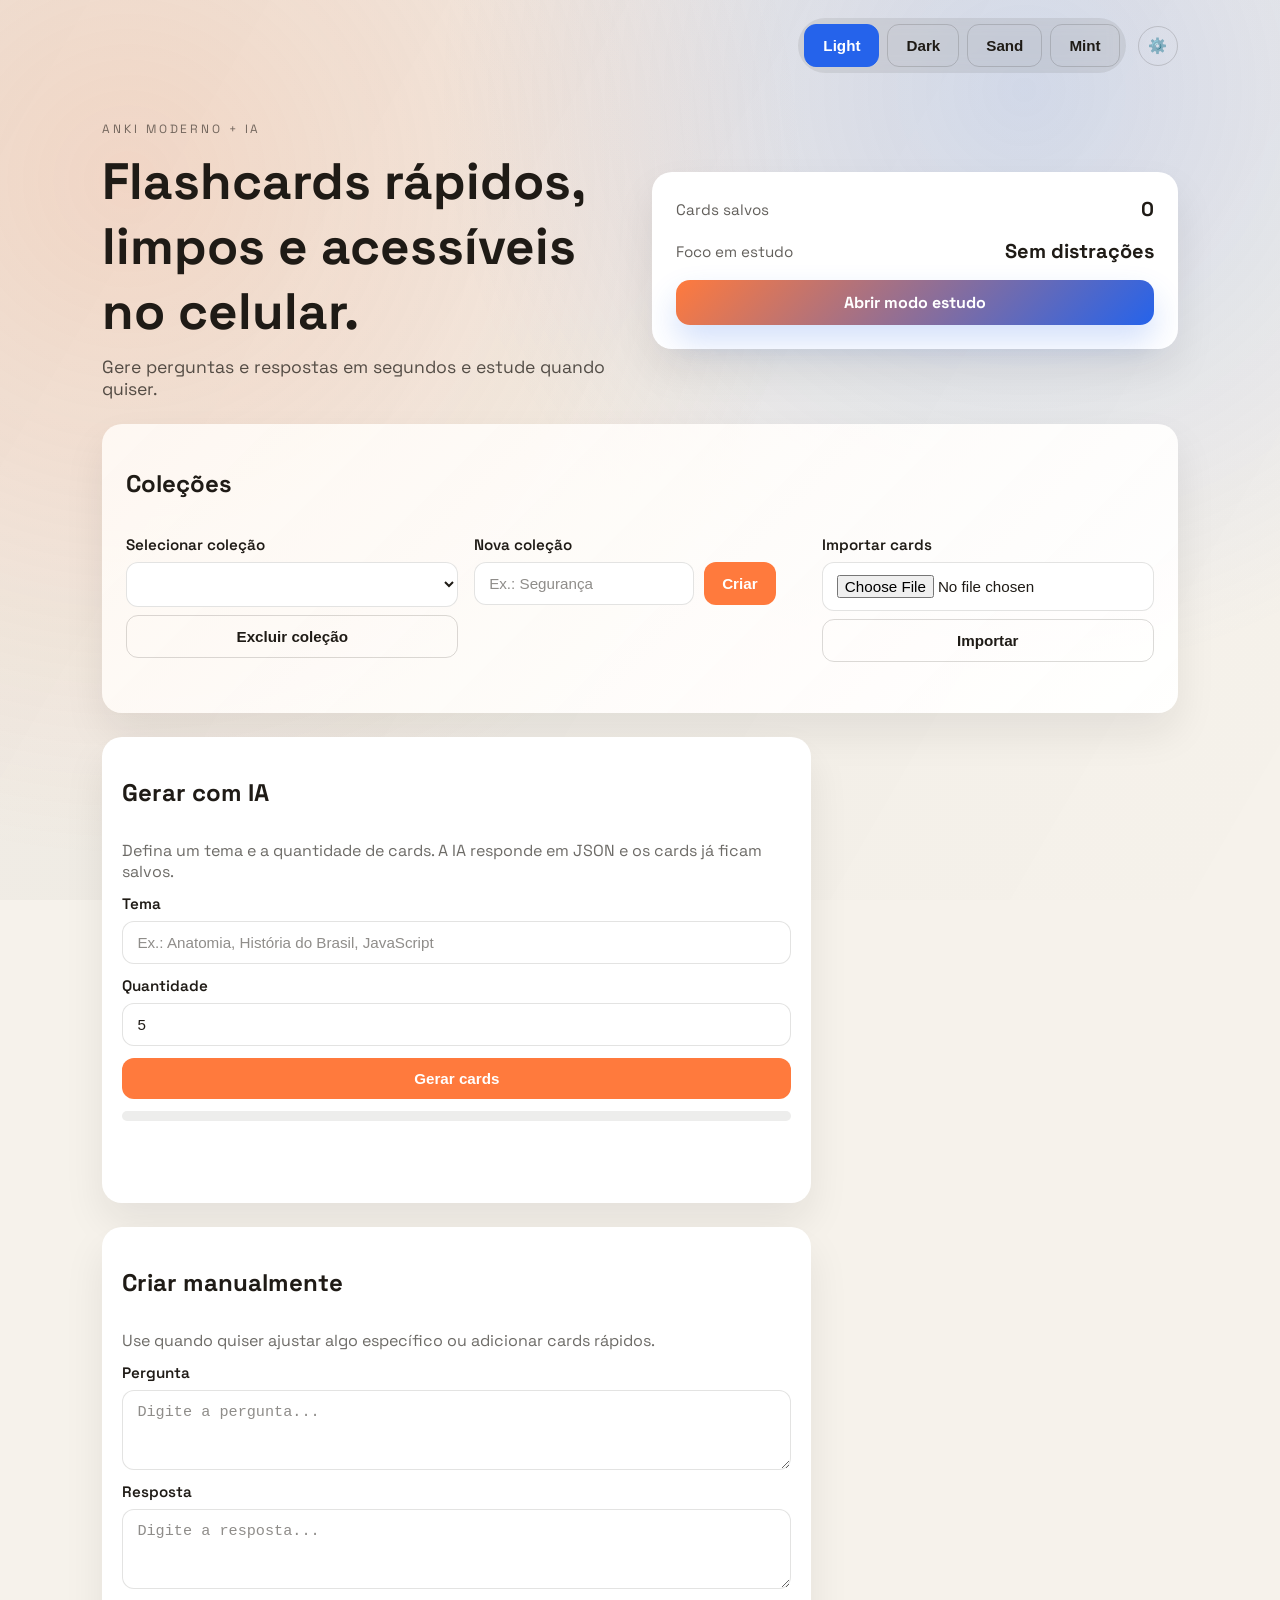
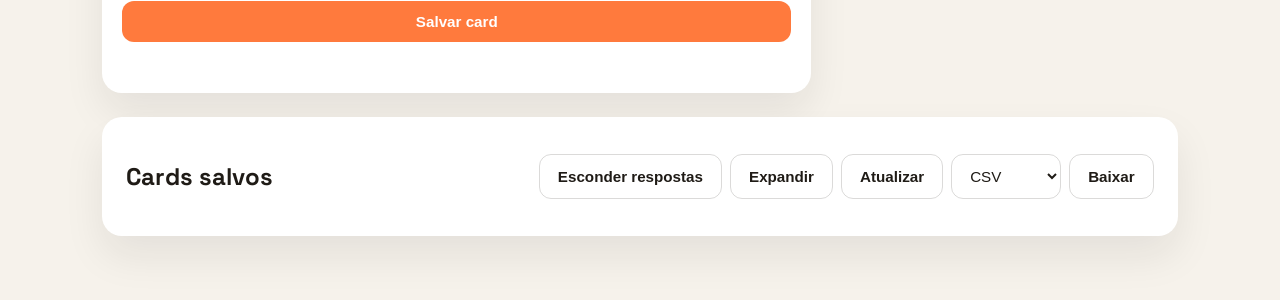
==== templates/index.html @ fe9306e5 "feat: flashcards web app com IA, coleções e modo estudo" ====
<!doctype html>
<html lang="pt-BR">
  <head>
    <meta charset="UTF-8" />
    <meta name="viewport" content="width=device-width, initial-scale=1" />
    <title>FlashCards IA</title>
    <link rel="stylesheet" href="/static/style.css" />
  </head>
  <body>
    <div class="bg-layer"></div>
    <div class="topbar">
      <div class="theme-switch">
        <button class="ghost theme-btn" data-theme="light">Light</button>
        <button class="ghost theme-btn" data-theme="dark">Dark</button>
        <button class="ghost theme-btn" data-theme="sand">Sand</button>
        <button class="ghost theme-btn" data-theme="mint">Mint</button>
      </div>
      <button class="ghost icon-btn" id="open-settings" aria-label="Configurações">⚙️</button>
    </div>
    <div id="settings" class="settings floating hidden">
      <div class="settings-header">
        <h3>Configurações</h3>
        <button class="ghost icon-btn" id="close-settings" aria-label="Fechar">✕</button>
      </div>
      <div class="field">
        <label for="api-key">API Key (OpenAI)</label>
        <input id="api-key" type="password" placeholder="Cole sua chave aqui" />
        <p class="muted">A chave fica salva no seu navegador.</p>
      </div>
      <div class="field">
        <label for="playlist">Playlist (link de embed)</label>
        <input id="playlist" type="text" placeholder="Cole o link de embed (Spotify, YouTube etc.)" />
        <p class="muted">Use o link de incorporação para tocar dentro do app.</p>
      </div>
      <div class="field toggle-row">
        <label for="playlist-enabled">Ativar playlist</label>
        <input id="playlist-enabled" type="checkbox" />
      </div>
      <button id="save-settings">Salvar configurações</button>
      <p id="settings-status" class="status"></p>
    </div>
    <header class="hero">
      <div>
        <p class="eyebrow">Anki moderno + IA</p>
        <h1>Flashcards rápidos, limpos e acessíveis no celular.</h1>
        <p class="subhead">
          Gere perguntas e respostas em segundos e estude quando quiser.
        </p>
      </div>
      <div class="hero-card">
        <div class="stat">
          <span>Cards salvos</span>
          <strong id="card-count">0</strong>
        </div>
        <div class="stat">
          <span>Foco em estudo</span>
          <strong>Sem distrações</strong>
        </div>
        <a class="cta-link" href="/study">Abrir modo estudo</a>
      </div>
    </header>

    <main class="layout">
      <section class="panel panel-wide collections-panel">
        <div class="panel-header">
          <h2>Coleções</h2>
        </div>
        <div class="collections">
          <div class="field">
            <label for="collection-select">Selecionar coleção</label>
            <select id="collection-select"></select>
            <button class="ghost" id="delete-collection">Excluir coleção</button>
          </div>
          <div class="field">
            <label for="collection-name">Nova coleção</label>
            <div class="inline">
              <input id="collection-name" type="text" placeholder="Ex.: Segurança" />
              <button id="create-collection">Criar</button>
            </div>
            <p id="collection-status" class="status"></p>
          </div>
          <div class="field">
            <label for="import-file">Importar cards</label>
            <input id="import-file" type="file" accept=".csv,.json" />
            <button class="ghost" id="import-cards">Importar</button>
            <p id="import-status" class="status"></p>
          </div>
        </div>
      </section>

      <section class="panel compact">
        <h2>Gerar com IA</h2>
        <p class="muted">Defina um tema e a quantidade de cards. A IA responde em JSON e os cards já ficam salvos.</p>
        <div class="field">
          <label for="topic">Tema</label>
          <input id="topic" type="text" placeholder="Ex.: Anatomia, História do Brasil, JavaScript" />
        </div>
        <div class="field">
          <label for="count">Quantidade</label>
          <input id="count" type="number" min="1" max="60" value="5" />
        </div>
        <button id="generate">Gerar cards</button>
        <div class="progress">
          <div id="progress-bar" class="progress-bar"></div>
        </div>
        <p id="generate-status" class="status"></p>
        <p id="usage-status" class="status"></p>
      </section>

      <section class="panel compact">
        <h2>Criar manualmente</h2>
        <p class="muted">Use quando quiser ajustar algo específico ou adicionar cards rápidos.</p>
        <div class="field">
          <label for="question">Pergunta</label>
          <textarea id="question" rows="3" placeholder="Digite a pergunta..."></textarea>
        </div>
        <div class="field">
          <label for="answer">Resposta</label>
          <textarea id="answer" rows="3" placeholder="Digite a resposta..."></textarea>
        </div>
        <button id="save">Salvar card</button>
        <p id="save-status" class="status"></p>
      </section>

      <section class="panel panel-wide">
        <div class="panel-header">
          <h2>Cards salvos</h2>
          <div class="panel-actions">
            <button class="ghost" id="toggle-cards">Esconder respostas</button>
            <button class="ghost" id="collapse-cards">Expandir</button>
            <button class="ghost" id="refresh">Atualizar</button>
            <select id="download-format" class="ghost">
              <option value="csv">CSV</option>
              <option value="xlsx">XLSX</option>
            </select>
            <button class="ghost" id="download">Baixar</button>
          </div>
        </div>
        <div id="cards-wrapper" class="hidden">
          <div id="cards" class="cards"></div>
        </div>
      </section>

      <section class="panel panel-wide" id="playlist-section">
        <div class="panel-header">
          <h2>Playlist</h2>
          <button class="ghost" id="collapse-playlist">Expandir</button>
        </div>
        <div id="playlist-wrapper" class="playlist hidden">
          <iframe
            id="playlist-frame"
            title="Playlist"
            src=""
            frameborder="0"
            allow="autoplay; clipboard-write; encrypted-media; fullscreen; picture-in-picture"
            loading="lazy"
          ></iframe>
          <p class="muted" id="playlist-hint">Configure a playlist no ícone ⚙️.</p>
        </div>
      </section>
    </main>

    <script src="/static/app.js"></script>
  </body>
</html>
---- static/style.css ----
@import url("https://fonts.googleapis.com/css2?family=Space+Grotesk:wght@400;600;700&display=swap");

:root {
  --bg: #f6f2eb;
  --ink: #1f1b16;
  --accent: #ff7a3d;
  --accent-2: #2563eb;
  --panel: #ffffff;
  --shadow: 0 20px 40px rgba(31, 27, 22, 0.08);
}

body[data-theme="dark"] {
  --bg: #0f1012;
  --ink: #f8f4ee;
  --accent: #ff8c5a;
  --accent-2: #60a5fa;
  --panel: #1a1c21;
  --shadow: 0 20px 40px rgba(0, 0, 0, 0.4);
}

body[data-theme="sand"] {
  --bg: #efe6dc;
  --ink: #2b1d14;
  --accent: #c5552c;
  --accent-2: #1f5b8f;
  --panel: #fffaf2;
  --shadow: 0 18px 36px rgba(31, 27, 22, 0.12);
}

body[data-theme="mint"] {
  --bg: #e8f4ef;
  --ink: #1d2b25;
  --accent: #1f8a70;
  --accent-2: #ff6b6b;
  --panel: #ffffff;
  --shadow: 0 18px 36px rgba(31, 27, 22, 0.1);
}

* {
  box-sizing: border-box;
}

body {
  margin: 0;
  font-family: "Space Grotesk", "Segoe UI", sans-serif;
  color: var(--ink);
  background: var(--bg);
  min-height: 100vh;
  position: relative;
}

.bg-layer {
  position: fixed;
  inset: 0;
  background:
    radial-gradient(circle at 10% 20%, rgba(255, 122, 61, 0.18), transparent 50%),
    radial-gradient(circle at 80% 10%, rgba(37, 99, 235, 0.16), transparent 45%),
    linear-gradient(120deg, rgba(31, 27, 22, 0.04), rgba(255, 255, 255, 0));
  z-index: -1;
}

body[data-theme="dark"] .bg-layer {
  background:
    radial-gradient(circle at 20% 20%, rgba(255, 140, 90, 0.15), transparent 55%),
    radial-gradient(circle at 80% 10%, rgba(96, 165, 250, 0.12), transparent 50%),
    linear-gradient(120deg, rgba(10, 10, 10, 0.5), rgba(15, 16, 18, 0.8));
}

.topbar {
  position: sticky;
  top: 0;
  z-index: 10;
  display: flex;
  justify-content: flex-end;
  gap: 12px;
  padding: 18px 8vw 0;
  align-items: center;
}

.theme-switch {
  display: flex;
  gap: 8px;
  padding: 6px;
  border-radius: 999px;
  background: rgba(31, 27, 22, 0.08);
  backdrop-filter: blur(8px);
}

body[data-theme="dark"] .theme-switch {
  background: rgba(255, 255, 255, 0.08);
}

.theme-btn.active {
  background: var(--accent-2);
  color: #fff;
  border-color: var(--accent-2);
}

.icon-btn {
  width: 40px;
  height: 40px;
  padding: 0;
  border-radius: 999px;
  display: inline-flex;
  align-items: center;
  justify-content: center;
}

.hero {
  display: grid;
  gap: 24px;
  padding: 48px 8vw 24px;
  grid-template-columns: repeat(auto-fit, minmax(260px, 1fr));
  align-items: center;
  animation: fadeIn 0.8s ease-out;
}

.eyebrow {
  text-transform: uppercase;
  letter-spacing: 0.24em;
  font-size: 12px;
  color: rgba(31, 27, 22, 0.6);
  margin: 0 0 12px;
}

body[data-theme="dark"] .eyebrow {
  color: rgba(248, 244, 238, 0.6);
}

h1 {
  font-size: clamp(2rem, 4vw, 3.2rem);
  margin: 0 0 12px;
}

.subhead {
  font-size: 1.1rem;
  margin: 0;
  max-width: 520px;
  color: rgba(31, 27, 22, 0.75);
}

body[data-theme="dark"] .subhead,
body[data-theme="dark"] .muted,
body[data-theme="dark"] .stat,
body[data-theme="dark"] .status {
  color: rgba(248, 244, 238, 0.7);
}

.hero-card {
  background: var(--panel);
  padding: 24px;
  border-radius: 20px;
  box-shadow: var(--shadow);
  display: grid;
  gap: 16px;
}

.stat {
  display: flex;
  justify-content: space-between;
  align-items: center;
  font-size: 0.95rem;
  color: rgba(31, 27, 22, 0.7);
}

.stat strong {
  font-size: 1.25rem;
  color: var(--ink);
}

.layout {
  display: grid;
  gap: 24px;
  padding: 0 8vw 64px;
  grid-template-columns: repeat(auto-fit, minmax(260px, 1fr));
}

.panel {
  background: var(--panel);
  padding: 24px;
  border-radius: 20px;
  box-shadow: var(--shadow);
  display: flex;
  flex-direction: column;
  gap: 16px;
  min-height: 0;
}

.panel.compact {
  padding: 20px;
  gap: 12px;
  min-height: 320px;
  justify-content: space-between;
}

@media (min-width: 1100px) {
  .panel.compact {
    grid-column: span 2;
  }
}

.panel-wide {
  grid-column: 1 / -1;
}

.collections-panel {
  background: linear-gradient(135deg, rgba(255, 250, 245, 0.9), rgba(255, 255, 255, 0.95));
}

body[data-theme="dark"] .collections-panel {
  background: linear-gradient(135deg, rgba(30, 32, 38, 0.96), rgba(24, 26, 31, 0.96));
  border: 1px solid rgba(255, 255, 255, 0.08);
}

.collections {
  display: grid;
  gap: 16px;
  grid-template-columns: repeat(auto-fit, minmax(220px, 1fr));
}

.inline {
  display: flex;
  gap: 10px;
  flex-wrap: wrap;
}

.panel-header {
  display: flex;
  justify-content: space-between;
  align-items: center;
  gap: 12px;
  flex-wrap: wrap;
}

.muted {
  color: rgba(31, 27, 22, 0.65);
  margin: 0;
}

.field {
  display: flex;
  flex-direction: column;
  gap: 8px;
}

label {
  font-weight: 600;
  font-size: 0.95rem;
}

input,
textarea,
select {
  border-radius: 12px;
  border: 1px solid rgba(31, 27, 22, 0.12);
  padding: 12px 14px;
  font-size: 0.95rem;
  background: var(--panel);
  color: var(--ink);
}

input::placeholder,
textarea::placeholder {
  color: rgba(31, 27, 22, 0.5);
}

body[data-theme="dark"] input::placeholder,
body[data-theme="dark"] textarea::placeholder {
  color: rgba(248, 244, 238, 0.55);
}

button {
  border: none;
  padding: 12px 18px;
  border-radius: 12px;
  font-weight: 600;
  font-size: 0.95rem;
  cursor: pointer;
  background: var(--accent);
  color: #fff;
  transition: transform 0.2s ease, box-shadow 0.2s ease;
}

button.small {
  padding: 6px 10px;
  font-size: 0.8rem;
  border-radius: 10px;
}

button:hover {
  transform: translateY(-2px);
  box-shadow: 0 12px 24px rgba(255, 122, 61, 0.25);
}

button.ghost {
  background: transparent;
  color: var(--ink);
  border: 1px solid rgba(31, 27, 22, 0.16);
  box-shadow: none;
}

select.ghost {
  background: transparent;
  color: var(--ink);
  border: 1px solid rgba(31, 27, 22, 0.16);
}

.cta-link {
  text-decoration: none;
  display: inline-flex;
  align-items: center;
  justify-content: center;
  padding: 12px 18px;
  border-radius: 14px;
  background: linear-gradient(135deg, var(--accent), var(--accent-2));
  color: #fff;
  font-weight: 700;
  box-shadow: 0 16px 32px rgba(37, 99, 235, 0.2);
}

.panel-actions {
  display: flex;
  gap: 8px;
  flex-wrap: wrap;
}

.panel-actions select {
  min-width: 110px;
}

.settings {
  border-top: 1px solid rgba(31, 27, 22, 0.08);
  padding-top: 16px;
  display: grid;
  gap: 12px;
}

.settings.floating {
  position: fixed;
  top: 72px;
  right: 8vw;
  width: min(360px, 90vw);
  background: var(--panel);
  border-radius: 18px;
  padding: 18px;
  box-shadow: var(--shadow);
  z-index: 20;
}

.toggle-row {
  display: flex;
  justify-content: space-between;
  align-items: center;
}

.toggle-row input[type="checkbox"] {
  width: 18px;
  height: 18px;
}

.settings-header {
  display: flex;
  justify-content: space-between;
  align-items: center;
}

.progress {
  height: 10px;
  background: rgba(31, 27, 22, 0.08);
  border-radius: 999px;
  overflow: hidden;
}

.progress-bar {
  height: 100%;
  width: 0%;
  background: linear-gradient(90deg, var(--accent), var(--accent-2));
  transition: width 0.3s ease;
}

.playlist iframe {
  width: 100%;
  height: 200px;
  border-radius: 16px;
  border: 1px solid rgba(31, 27, 22, 0.12);
  background: var(--panel);
}

.blur-answers p {
  filter: blur(6px);
}

.study-body {
  padding-bottom: 48px;
}

.study-header {
  display: flex;
  justify-content: space-between;
  gap: 24px;
  padding: 40px 8vw 16px;
  align-items: center;
  flex-wrap: wrap;
}

.study-actions {
  display: flex;
  gap: 12px;
  flex-wrap: wrap;
}

.session-pill {
  background: var(--panel);
  border-radius: 999px;
  padding: 10px 16px;
  display: flex;
  gap: 8px;
  align-items: center;
  box-shadow: var(--shadow);
  border: 1px solid rgba(31, 27, 22, 0.08);
}

body[data-theme="dark"] .session-pill {
  border-color: rgba(255, 255, 255, 0.14);
}

.ghost-link {
  padding: 10px 16px;
  border-radius: 999px;
  border: 1px solid rgba(31, 27, 22, 0.16);
  text-decoration: none;
  color: var(--ink);
  font-weight: 600;
}

body[data-theme="dark"] .ghost-link,
body[data-theme="dark"] button.ghost {
  color: var(--ink);
  border-color: rgba(255, 255, 255, 0.18);
}

.study-layout {
  padding: 0 8vw 48px;
  display: grid;
  gap: 24px;
  grid-template-columns: repeat(auto-fit, minmax(280px, 1fr));
}

.study-panel {
  background: var(--panel);
  padding: 28px;
  border-radius: 24px;
  box-shadow: var(--shadow);
  display: flex;
  flex-direction: column;
  gap: 20px;
  position: relative;
}

.study-panel::after {
  content: "";
  position: absolute;
  inset: 1px;
  border-radius: 22px;
  border: 1px solid rgba(255, 255, 255, 0.4);
  pointer-events: none;
  opacity: 0.3;
}

.study-panel.report {
  background: linear-gradient(135deg, rgba(255, 244, 233, 0.95), rgba(255, 255, 255, 0.9));
}

body[data-theme="dark"] .study-panel.report {
  background: linear-gradient(135deg, rgba(28, 30, 35, 0.96), rgba(20, 22, 26, 0.96));
}

.study-meta {
  display: flex;
  justify-content: space-between;
  color: rgba(31, 27, 22, 0.6);
  font-weight: 600;
}

.study-card {
  border-radius: 20px;
  padding: 24px;
  background: linear-gradient(135deg, rgba(255, 248, 241, 0.95), rgba(255, 255, 255, 0.9));
  border: 1px solid rgba(31, 27, 22, 0.08);
  min-height: 200px;
  display: flex;
  flex-direction: column;
  gap: 12px;
  justify-content: center;
  text-align: left;
  position: relative;
  overflow: hidden;
}

.study-card::before {
  content: "";
  position: absolute;
  inset: -40% 40% auto auto;
  width: 140px;
  height: 140px;
  background: radial-gradient(circle, rgba(255, 122, 61, 0.25), transparent 70%);
  opacity: 0.9;
}

.study-card h2 {
  margin: 0;
  font-size: 1.4rem;
  font-weight: 700;
}

.study-card p {
  margin: 0;
  font-size: 1.05rem;
  color: rgba(31, 27, 22, 0.7);
}

body[data-theme="dark"] .study-card {
  background: linear-gradient(135deg, rgba(29, 31, 36, 0.96), rgba(23, 25, 30, 0.96));
  border-color: rgba(255, 255, 255, 0.08);
}

body[data-theme="dark"] .study-card p {
  color: rgba(248, 244, 238, 0.72);
}

.hidden {
  display: none;
}

.study-controls {
  display: flex;
  flex-direction: column;
  gap: 12px;
}

.study-actions-row {
  display: flex;
  gap: 16px;
  align-items: flex-end;
  flex-wrap: wrap;
}

.study-actions-row .field {
  min-width: 200px;
}

.study-nav {
  display: flex;
  gap: 12px;
}

.study-rating {
  display: grid;
  gap: 16px;
}

.rating-group {
  display: flex;
  justify-content: space-between;
  align-items: center;
  gap: 12px;
  flex-wrap: wrap;
}

.rating-group span {
  font-weight: 600;
}

.rating-group button {
  margin-right: 8px;
}

.rating-group button.active {
  background: var(--accent-2);
  color: #fff;
  border-color: var(--accent-2);
}

.study-footer {
  display: flex;
  flex-direction: column;
  gap: 8px;
}

.report {
  grid-column: 1 / -1;
}

.report-grid {
  display: grid;
  gap: 12px;
  grid-template-columns: repeat(auto-fit, minmax(160px, 1fr));
}

.report-card {
  background: #fff8f1;
  border-radius: 16px;
  padding: 16px;
  border: 1px solid rgba(31, 27, 22, 0.08);
  display: flex;
  flex-direction: column;
  gap: 8px;
}

body[data-theme="dark"] .report-card {
  background: rgba(255, 255, 255, 0.06);
  border-color: rgba(255, 255, 255, 0.12);
}

.report-card strong {
  font-size: 1.6rem;
}

.report-section ul {
  padding-left: 20px;
  margin: 8px 0 0;
}

.report-section li {
  margin-bottom: 6px;
}

.accent {
  background: var(--accent-2);
}

.sessions {
  grid-column: 1 / -1;
}

.sessions-list {
  display: grid;
  gap: 12px;
}

.session-item {
  display: flex;
  justify-content: space-between;
  align-items: center;
  gap: 12px;
  padding: 14px 16px;
  border-radius: 16px;
  background: rgba(31, 27, 22, 0.04);
  border: 1px solid rgba(31, 27, 22, 0.08);
}

.session-score {
  display: flex;
  gap: 10px;
  font-weight: 600;
  align-items: center;
  flex-wrap: wrap;
}

.session-score .delete-session {
  margin-left: 6px;
}

body[data-theme="dark"] .session-item {
  background: rgba(255, 255, 255, 0.06);
  border-color: rgba(255, 255, 255, 0.12);
}

.status {
  font-size: 0.9rem;
  color: rgba(31, 27, 22, 0.7);
  min-height: 1.2rem;
  margin: 0;
}

.cards {
  display: grid;
  gap: 16px;
  grid-template-columns: repeat(auto-fit, minmax(220px, 1fr));
}

#cards-wrapper.hidden {
  display: none;
}

.playlist.hidden {
  display: none;
}

#playlist-section.hidden {
  display: none;
}

.card {
  border-radius: 16px;
  padding: 16px;
  background: linear-gradient(135deg, rgba(255, 250, 245, 0.9), rgba(255, 255, 255, 0.95));
  border: 1px solid rgba(31, 27, 22, 0.08);
  display: flex;
  flex-direction: column;
  gap: 12px;
  opacity: 0;
  transform: translateY(10px);
  animation: cardIn 0.5s ease forwards;
  position: relative;
  overflow: hidden;
}

.card::before {
  content: "";
  position: absolute;
  inset: 0 0 auto 0;
  height: 4px;
  background: linear-gradient(90deg, var(--accent), var(--accent-2));
  opacity: 0.8;
}

.card h3 {
  margin: 0;
  font-size: 1rem;
}

.card p {
  margin: 0;
  color: rgba(31, 27, 22, 0.7);
  font-size: 0.95rem;
}

body[data-theme="dark"] .card {
  background: linear-gradient(135deg, rgba(30, 32, 38, 0.96), rgba(26, 28, 33, 0.9));
  border-color: rgba(255, 255, 255, 0.08);
}

body[data-theme="dark"] .card p,
body[data-theme="dark"] .card .meta {
  color: rgba(248, 244, 238, 0.7);
}

.card .meta {
  display: flex;
  justify-content: space-between;
  align-items: center;
  font-size: 0.8rem;
  color: rgba(31, 27, 22, 0.45);
}

.card .delete {
  background: transparent;
  border: none;
  color: var(--accent-2);
  cursor: pointer;
  font-weight: 600;
}

@keyframes fadeIn {
  from {
    opacity: 0;
    transform: translateY(10px);
  }
  to {
    opacity: 1;
    transform: translateY(0);
  }
}

@keyframes cardIn {
  to {
    opacity: 1;
    transform: translateY(0);
  }
}

@media (max-width: 720px) {
  .topbar {
    padding: 12px 6vw 0;
    justify-content: center;
    flex-wrap: wrap;
  }

  .theme-switch {
    flex-wrap: wrap;
    justify-content: center;
  }

  .settings.floating {
    right: 6vw;
  }

  .hero {
    padding: 32px 6vw 16px;
  }

  .layout {
    padding: 0 6vw 48px;
  }

  .study-header,
  .study-layout {
    padding-left: 6vw;
    padding-right: 6vw;
  }
}
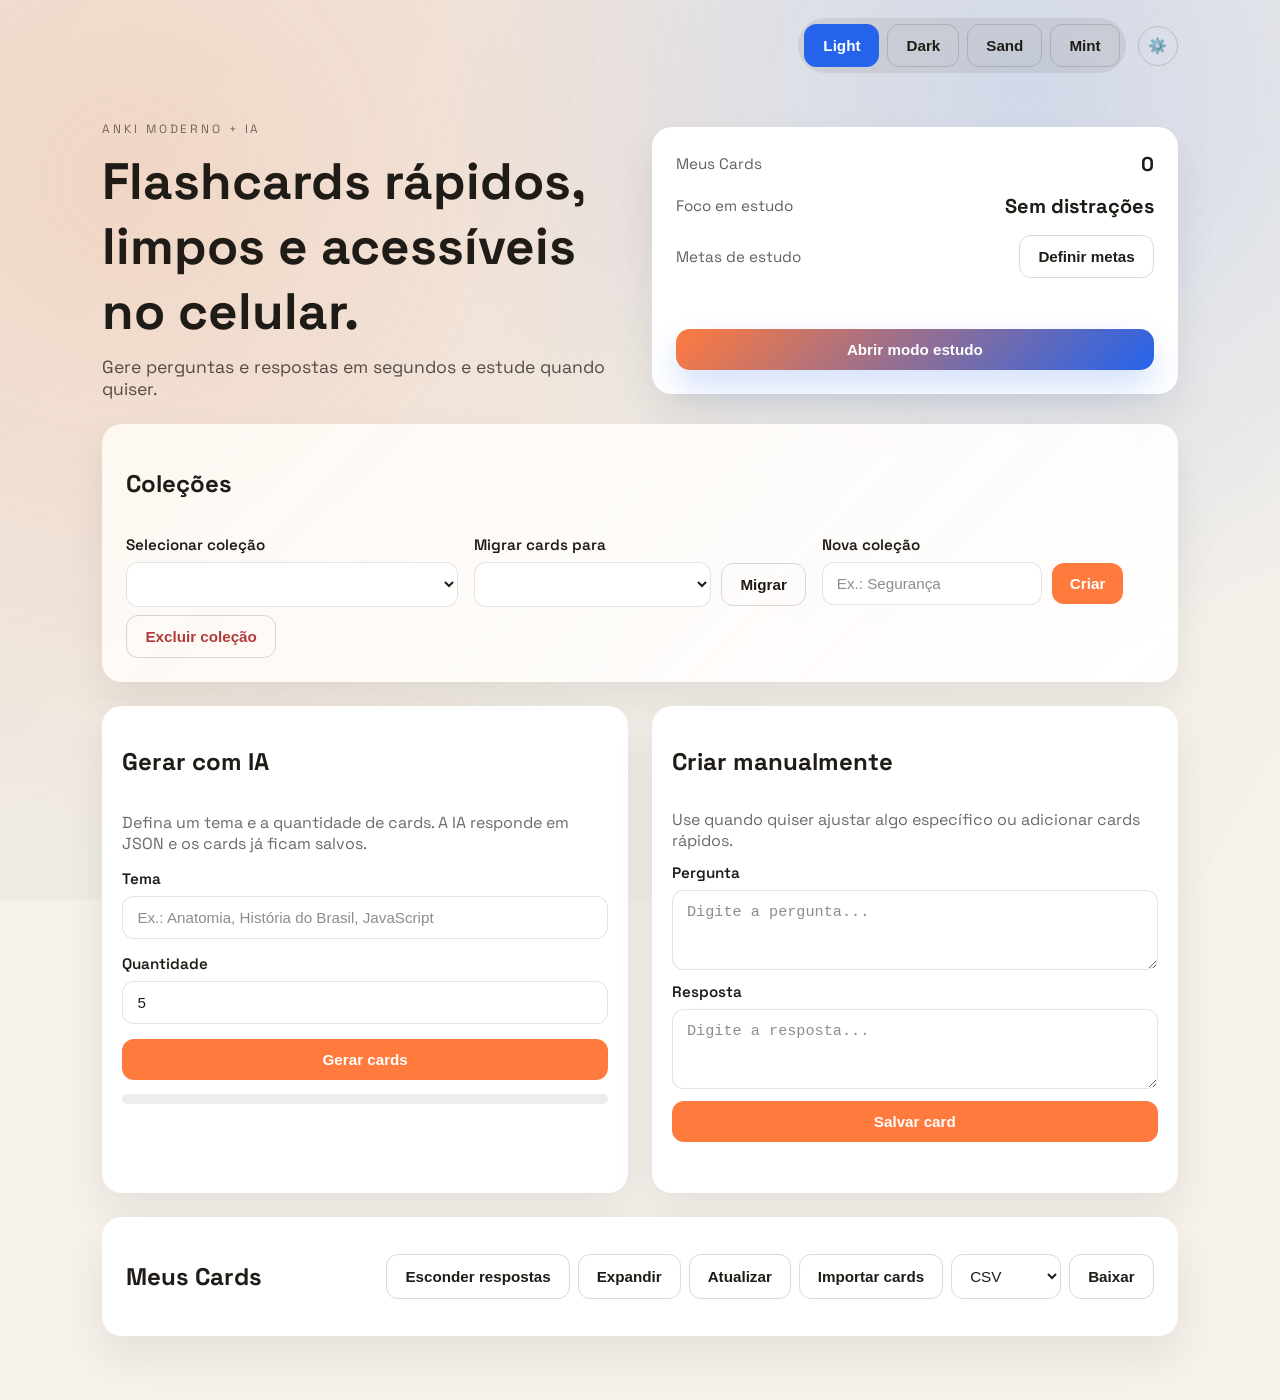
==== commit f75d3326: "feat: improve collections workflow and study setup" ====
--- a/templates/index.html
+++ b/templates/index.html
@@ -27,15 +27,6 @@
         <input id="api-key" type="password" placeholder="Cole sua chave aqui" />
         <p class="muted">A chave fica salva no seu navegador.</p>
       </div>
-      <div class="field">
-        <label for="playlist">Playlist (link de embed)</label>
-        <input id="playlist" type="text" placeholder="Cole o link de embed (Spotify, YouTube etc.)" />
-        <p class="muted">Use o link de incorporação para tocar dentro do app.</p>
-      </div>
-      <div class="field toggle-row">
-        <label for="playlist-enabled">Ativar playlist</label>
-        <input id="playlist-enabled" type="checkbox" />
-      </div>
       <button id="save-settings">Salvar configurações</button>
       <p id="settings-status" class="status"></p>
     </div>
@@ -49,14 +40,37 @@
       </div>
       <div class="hero-card">
         <div class="stat">
-          <span>Cards salvos</span>
+          <span>Meus Cards</span>
           <strong id="card-count">0</strong>
         </div>
         <div class="stat">
           <span>Foco em estudo</span>
           <strong>Sem distrações</strong>
         </div>
-        <a class="cta-link" href="/study">Abrir modo estudo</a>
+        <div class="stat meta-goals-row">
+          <span>Metas de estudo</span>
+          <div class="help-anchor">
+            <button class="ghost" id="open-goals">Definir metas</button>
+            <div id="goals-panel" class="help-panel hidden" role="note" aria-live="polite">
+              <strong>Metas por dias</strong>
+              <p>Escolha os dias em que deseja estudar esta coleção.</p>
+              <div class="goal-controls" id="goal-controls">
+                <button class="ghost goal-day" data-day="1">Seg</button>
+                <button class="ghost goal-day" data-day="2">Ter</button>
+                <button class="ghost goal-day" data-day="3">Qua</button>
+                <button class="ghost goal-day" data-day="4">Qui</button>
+                <button class="ghost goal-day" data-day="5">Sex</button>
+                <button class="ghost goal-day" data-day="6">Sáb</button>
+                <button class="ghost goal-day" data-day="0">Dom</button>
+              </div>
+              <div class="inline goals-actions">
+                <button class="ghost" id="clear-goals">Limpar metas</button>
+              </div>
+            </div>
+          </div>
+        </div>
+        <p id="goals-status" class="status"></p>
+        <button class="cta-link" id="open-study">Abrir modo estudo</button>
       </div>
     </header>
 
@@ -65,11 +79,25 @@
         <div class="panel-header">
           <h2>Coleções</h2>
         </div>
+        <div id="collection-warning" class="notice warning hidden" role="status" aria-live="polite">
+          <span>Para começar, crie uma coleção e selecione-a antes de criar ou importar cards.</span>
+          <button class="ghost small" id="focus-collection">Criar coleção</button>
+        </div>
         <div class="collections">
           <div class="field">
             <label for="collection-select">Selecionar coleção</label>
             <select id="collection-select"></select>
-            <button class="ghost" id="delete-collection">Excluir coleção</button>
+            <div class="inline">
+              <button class="ghost danger" id="delete-collection">Excluir coleção</button>
+            </div>
+          </div>
+          <div class="field">
+            <label for="migrate-select">Migrar cards para</label>
+            <div class="inline">
+              <select id="migrate-select"></select>
+              <button class="ghost" id="migrate-cards">Migrar</button>
+            </div>
+            <p id="migrate-status" class="status"></p>
           </div>
           <div class="field">
             <label for="collection-name">Nova coleção</label>
@@ -79,12 +107,6 @@
             </div>
             <p id="collection-status" class="status"></p>
           </div>
-          <div class="field">
-            <label for="import-file">Importar cards</label>
-            <input id="import-file" type="file" accept=".csv,.json" />
-            <button class="ghost" id="import-cards">Importar</button>
-            <p id="import-status" class="status"></p>
-          </div>
         </div>
       </section>
 
@@ -124,41 +146,60 @@
 
       <section class="panel panel-wide">
         <div class="panel-header">
-          <h2>Cards salvos</h2>
+          <h2>Meus Cards</h2>
           <div class="panel-actions">
             <button class="ghost" id="toggle-cards">Esconder respostas</button>
             <button class="ghost" id="collapse-cards">Expandir</button>
             <button class="ghost" id="refresh">Atualizar</button>
+            <button class="ghost" id="open-import">Importar cards</button>
             <select id="download-format" class="ghost">
               <option value="csv">CSV</option>
               <option value="xlsx">XLSX</option>
             </select>
             <button class="ghost" id="download">Baixar</button>
           </div>
+          <div id="import-panel" class="help-panel hidden import-panel help-anchor" role="note" aria-live="polite">
+            <div class="field">
+              <label for="import-file">Arquivo</label>
+              <div class="inline inline-help">
+                <input id="import-file" type="file" accept=".csv,.json" />
+                <button class="ghost icon-btn help-btn" id="import-help" aria-label="Ajuda para importação">?</button>
+              </div>
+              <div id="import-help-panel" class="help-panel hidden" role="note" aria-live="polite">
+                <strong>Como importar</strong>
+                <p>CSV: precisa ter colunas <em>question</em> e <em>answer</em>. Exemplo:</p>
+                <pre><code>question,answer
+O que é SQL?,Linguagem para bancos relacionais</code></pre>
+                <p>JSON: array de objetos ou objeto com <em>cards</em>:</p>
+                <pre><code>[
+  { "question": "O que é Python?", "answer": "Uma linguagem de programação" }
+]</code></pre>
+                <p>Evite arquivos muito grandes e revise se não há linhas vazias.</p>
+              </div>
+            </div>
+            <button class="ghost" id="import-cards">Importar</button>
+            <p id="import-status" class="status"></p>
+          </div>
         </div>
         <div id="cards-wrapper" class="hidden">
           <div id="cards" class="cards"></div>
         </div>
       </section>
 
-      <section class="panel panel-wide" id="playlist-section">
-        <div class="panel-header">
-          <h2>Playlist</h2>
-          <button class="ghost" id="collapse-playlist">Expandir</button>
-        </div>
-        <div id="playlist-wrapper" class="playlist hidden">
-          <iframe
-            id="playlist-frame"
-            title="Playlist"
-            src=""
-            frameborder="0"
-            allow="autoplay; clipboard-write; encrypted-media; fullscreen; picture-in-picture"
-            loading="lazy"
-          ></iframe>
-          <p class="muted" id="playlist-hint">Configure a playlist no ícone ⚙️.</p>
-        </div>
-      </section>
     </main>
+
+    <div id="confirm-modal" class="modal hidden" role="dialog" aria-modal="true">
+      <div class="modal-card">
+        <div class="modal-header">
+          <h3 id="confirm-title">Confirmar ação</h3>
+        </div>
+        <p id="confirm-message" class="muted"></p>
+        <div class="modal-actions">
+          <button class="ghost" id="confirm-cancel">Cancelar</button>
+          <button class="accent danger" id="confirm-ok">Confirmar</button>
+        </div>
+      </div>
+    </div>
 
     <script src="/static/app.js"></script>
   </body>
--- a/static/style.css
+++ b/static/style.css
@@ -194,8 +194,12 @@
 }
 
 @media (min-width: 1100px) {
+  .layout {
+    grid-template-columns: repeat(2, minmax(320px, 1fr));
+  }
+
   .panel.compact {
-    grid-column: span 2;
+    grid-column: span 1;
   }
 }
 
@@ -218,18 +222,99 @@
   grid-template-columns: repeat(auto-fit, minmax(220px, 1fr));
 }
 
+.tools-grid {
+  display: grid;
+  gap: 16px;
+  grid-template-columns: repeat(auto-fit, minmax(260px, 1fr));
+}
+
 .inline {
   display: flex;
   gap: 10px;
   flex-wrap: wrap;
 }
 
+.collections .field .inline {
+  align-items: center;
+}
+
+.collections .field .inline select {
+  flex: 1;
+  min-width: 180px;
+}
+
+.collections .field .inline button {
+  white-space: nowrap;
+}
+
+.danger {
+  border-color: rgba(179, 63, 63, 0.3);
+  color: #b13a3a;
+}
+
+.danger:hover {
+  border-color: rgba(179, 63, 63, 0.5);
+}
+
+button.ghost.danger {
+  background: transparent;
+  color: #b13a3a;
+}
+
+button.accent.danger {
+  background: #d4504d;
+}
+
+button.accent.danger:hover {
+  box-shadow: 0 12px 24px rgba(212, 80, 77, 0.3);
+}
+
 .panel-header {
   display: flex;
   justify-content: space-between;
   align-items: center;
   gap: 12px;
   flex-wrap: wrap;
+  position: relative;
+}
+
+.modal {
+  position: fixed;
+  inset: 0;
+  background: rgba(15, 16, 20, 0.5);
+  display: grid;
+  place-items: center;
+  z-index: 50;
+}
+
+.modal.hidden {
+  display: none;
+}
+
+.modal-card {
+  width: min(420px, 92vw);
+  background: var(--panel);
+  border-radius: 18px;
+  padding: 20px;
+  box-shadow: var(--shadow);
+  border: 1px solid rgba(31, 27, 22, 0.12);
+}
+
+.modal-header {
+  display: flex;
+  align-items: center;
+  justify-content: space-between;
+}
+
+.modal-actions {
+  display: flex;
+  gap: 10px;
+  justify-content: flex-end;
+  margin-top: 14px;
+}
+
+.modal-actions button {
+  min-width: 110px;
 }
 
 .muted {
@@ -347,17 +432,6 @@
   z-index: 20;
 }
 
-.toggle-row {
-  display: flex;
-  justify-content: space-between;
-  align-items: center;
-}
-
-.toggle-row input[type="checkbox"] {
-  width: 18px;
-  height: 18px;
-}
-
 .settings-header {
   display: flex;
   justify-content: space-between;
@@ -376,14 +450,6 @@
   width: 0%;
   background: linear-gradient(90deg, var(--accent), var(--accent-2));
   transition: width 0.3s ease;
-}
-
-.playlist iframe {
-  width: 100%;
-  height: 200px;
-  border-radius: 16px;
-  border: 1px solid rgba(31, 27, 22, 0.12);
-  background: var(--panel);
 }
 
 .blur-answers p {
@@ -673,6 +739,151 @@
   margin: 0;
 }
 
+.notice {
+  padding: 12px 14px;
+  border-radius: 12px;
+  border: 1px solid rgba(31, 27, 22, 0.12);
+  background: rgba(255, 255, 255, 0.7);
+  color: var(--ink);
+  font-size: 0.95rem;
+  display: flex;
+  align-items: center;
+  justify-content: space-between;
+  gap: 12px;
+}
+
+.notice.warning {
+  border-color: rgba(214, 122, 54, 0.35);
+  background: rgba(255, 209, 170, 0.35);
+}
+
+.notice.hidden {
+  display: none;
+}
+
+.notice.shake {
+  animation: noticeShake 0.45s ease;
+}
+
+@keyframes noticeShake {
+  0% {
+    transform: translateX(0);
+  }
+  20% {
+    transform: translateX(-4px);
+  }
+  40% {
+    transform: translateX(4px);
+  }
+  60% {
+    transform: translateX(-3px);
+  }
+  80% {
+    transform: translateX(3px);
+  }
+  100% {
+    transform: translateX(0);
+  }
+}
+
+.inline-help {
+  gap: 8px;
+  align-items: center;
+}
+
+.goal-controls {
+  display: flex;
+  gap: 8px;
+  flex-wrap: wrap;
+  margin-top: 8px;
+}
+
+.goals-actions {
+  justify-content: flex-end;
+  margin-top: 6px;
+}
+
+.goal-day {
+  padding: 8px 12px;
+  border-radius: 999px;
+  border: 1px solid rgba(31, 27, 22, 0.18);
+  font-size: 0.9rem;
+}
+
+.goal-day.active {
+  background: var(--accent);
+  color: white;
+  border-color: transparent;
+}
+
+.goal-day:disabled {
+  opacity: 0.5;
+  cursor: not-allowed;
+}
+
+.help-anchor {
+  position: relative;
+}
+
+.help-btn {
+  width: 36px;
+  height: 36px;
+  border-radius: 999px;
+  font-weight: 700;
+}
+
+.help-panel {
+  position: absolute;
+  top: 44px;
+  right: 0;
+  width: min(420px, 80vw);
+  z-index: 5;
+  background: var(--panel);
+  border-radius: 14px;
+  padding: 14px;
+  border: 1px solid rgba(31, 27, 22, 0.12);
+  box-shadow: var(--shadow);
+  font-size: 0.92rem;
+  margin-top: 10px;
+}
+
+.import-panel {
+  top: 52px;
+  right: 0;
+  width: min(420px, 92vw);
+}
+
+.meta-goals-row {
+  align-items: center;
+}
+
+.card-collection {
+  display: inline-flex;
+  align-items: center;
+  gap: 6px;
+  padding: 4px 10px;
+  border-radius: 999px;
+  background: rgba(31, 27, 22, 0.06);
+  font-size: 0.75rem;
+  color: rgba(31, 27, 22, 0.7);
+}
+
+.card-collection::before {
+  content: "📁";
+}
+
+.help-panel pre {
+  background: rgba(31, 27, 22, 0.06);
+  padding: 10px 12px;
+  border-radius: 10px;
+  overflow-x: auto;
+  margin: 8px 0;
+}
+
+.help-panel.hidden {
+  display: none;
+}
+
 .cards {
   display: grid;
   gap: 16px;
@@ -680,14 +891,6 @@
 }
 
 #cards-wrapper.hidden {
-  display: none;
-}
-
-.playlist.hidden {
-  display: none;
-}
-
-#playlist-section.hidden {
   display: none;
 }
 
@@ -738,10 +941,32 @@
 
 .card .meta {
   display: flex;
-  justify-content: space-between;
-  align-items: center;
+  align-items: center;
+  gap: 10px;
   font-size: 0.8rem;
   color: rgba(31, 27, 22, 0.45);
+  flex-wrap: wrap;
+}
+
+.card .meta-left {
+  display: flex;
+  align-items: center;
+  gap: 10px;
+  flex-wrap: wrap;
+  min-width: 0;
+}
+
+.card .meta-right {
+  margin-left: auto;
+}
+
+.card .meta-date {
+  line-height: 1.2;
+  white-space: nowrap;
+}
+
+.card .meta-date time {
+  display: block;
 }
 
 .card .delete {
@@ -750,6 +975,7 @@
   color: var(--accent-2);
   cursor: pointer;
   font-weight: 600;
+  white-space: nowrap;
 }
 
 @keyframes fadeIn {
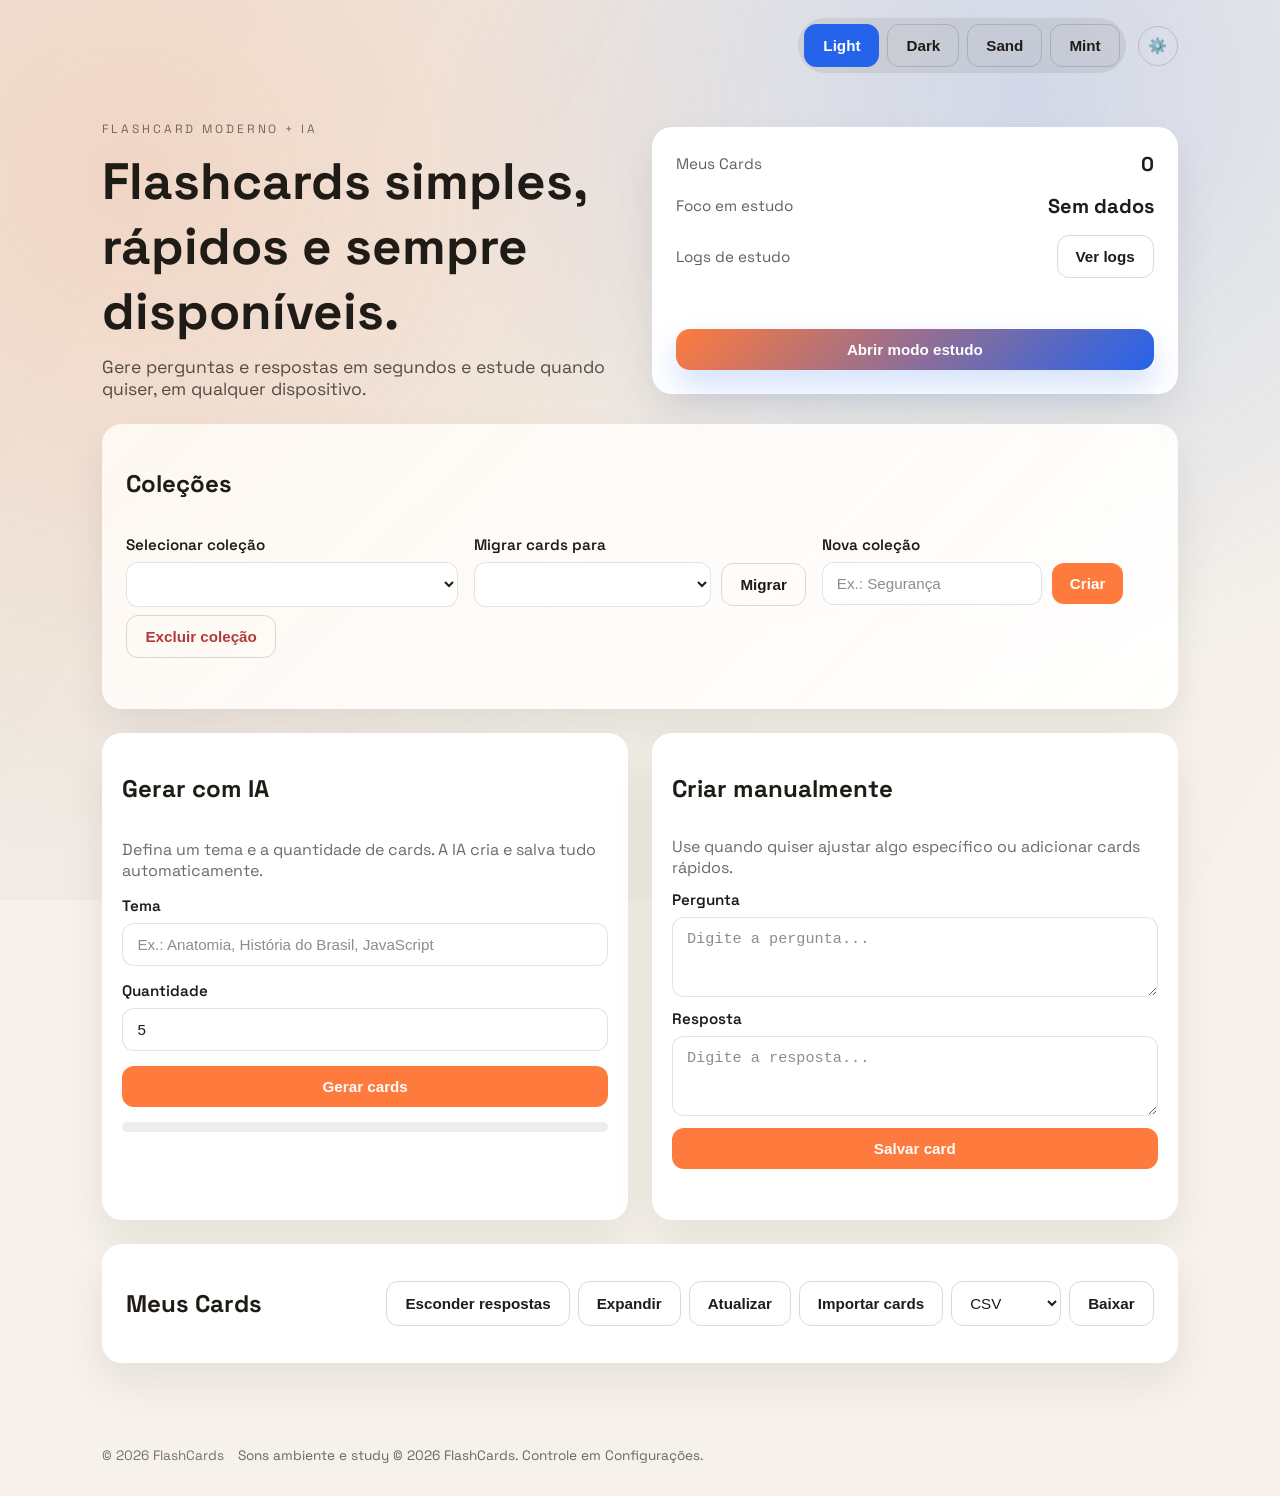
==== commit 78b8492d: "Update study UX, logs, audio, and AI support" ====
--- a/templates/index.html
+++ b/templates/index.html
@@ -23,19 +23,48 @@
         <button class="ghost icon-btn" id="close-settings" aria-label="Fechar">✕</button>
       </div>
       <div class="field">
-        <label for="api-key">API Key (OpenAI)</label>
+        <label for="api-key">API Key (OpenAI ou Gemini)</label>
         <input id="api-key" type="password" placeholder="Cole sua chave aqui" />
         <p class="muted">A chave fica salva no seu navegador.</p>
+      </div>
+      <div class="field">
+        <label class="toggle-line" for="sound-toggle">
+          <input id="sound-toggle" type="checkbox" />
+          Sons do app (geral)
+        </label>
+        <p class="muted">Ative para ouvir feedback sonoro nos botões.</p>
+      </div>
+      <div class="field">
+        <label class="toggle-line" for="bg-sound-toggle">
+          <input id="bg-sound-toggle" type="checkbox" />
+          Som ambiente
+        </label>
+        <p class="muted">Ative para um fundo sonoro suave durante o uso.</p>
+        <div class="range-line">
+          <span class="muted">Volume</span>
+          <input id="bg-sound-volume" type="range" min="0" max="100" value="35" />
+        </div>
+      </div>
+      <div class="field">
+        <label class="toggle-line" for="study-sound-toggle">
+          <input id="study-sound-toggle" type="checkbox" />
+          Som do modo study
+        </label>
+        <p class="muted">Ative para ouvir o som enquanto estuda.</p>
+        <div class="range-line">
+          <span class="muted">Volume</span>
+          <input id="study-sound-volume" type="range" min="0" max="100" value="40" />
+        </div>
       </div>
       <button id="save-settings">Salvar configurações</button>
       <p id="settings-status" class="status"></p>
     </div>
     <header class="hero">
       <div>
-        <p class="eyebrow">Anki moderno + IA</p>
-        <h1>Flashcards rápidos, limpos e acessíveis no celular.</h1>
+        <p class="eyebrow">FLASHCARD MODERNO + IA</p>
+        <h1>Flashcards simples, rápidos e sempre disponíveis.</h1>
         <p class="subhead">
-          Gere perguntas e respostas em segundos e estude quando quiser.
+          Gere perguntas e respostas em segundos e estude quando quiser, em qualquer dispositivo.
         </p>
       </div>
       <div class="hero-card">
@@ -45,32 +74,35 @@
         </div>
         <div class="stat">
           <span>Foco em estudo</span>
-          <strong>Sem distrações</strong>
+          <strong id="study-focus">Sem dados</strong>
         </div>
         <div class="stat meta-goals-row">
-          <span>Metas de estudo</span>
+          <span>Logs de estudo</span>
           <div class="help-anchor">
-            <button class="ghost" id="open-goals">Definir metas</button>
+        <button class="ghost" id="open-goals" data-sound="goal">Ver logs</button>
             <div id="goals-panel" class="help-panel hidden" role="note" aria-live="polite">
-              <strong>Metas por dias</strong>
-              <p>Escolha os dias em que deseja estudar esta coleção.</p>
-              <div class="goal-controls" id="goal-controls">
-                <button class="ghost goal-day" data-day="1">Seg</button>
-                <button class="ghost goal-day" data-day="2">Ter</button>
-                <button class="ghost goal-day" data-day="3">Qua</button>
-                <button class="ghost goal-day" data-day="4">Qui</button>
-                <button class="ghost goal-day" data-day="5">Sex</button>
-                <button class="ghost goal-day" data-day="6">Sáb</button>
-                <button class="ghost goal-day" data-day="0">Dom</button>
+              <strong>Resumo da coleção</strong>
+              <p>Confira as sessões completas, cards resolvidos e tempo total.</p>
+              <div class="goal-progress">
+                <div class="goal-progress-item">
+                  <span>Sessões completas</span>
+                  <strong id="goal-log-sessions">0</strong>
+                </div>
+                <div class="goal-progress-item">
+                  <span>Cards resolvidos</span>
+                  <strong id="goal-log-cards">0</strong>
+                </div>
+                <div class="goal-progress-item">
+                  <span>Tempo total</span>
+                  <strong id="goal-log-time">0m</strong>
+                </div>
               </div>
-              <div class="inline goals-actions">
-                <button class="ghost" id="clear-goals">Limpar metas</button>
-              </div>
+              <p class="muted">Sessões completas contam apenas quando todos os cards recebem resultado (Acertei ou Errei). Excluir sessões atualiza os números.</p>
             </div>
           </div>
         </div>
         <p id="goals-status" class="status"></p>
-        <button class="cta-link" id="open-study">Abrir modo estudo</button>
+        <button class="cta-link" id="open-study" data-sound="nav">Abrir modo estudo</button>
       </div>
     </header>
 
@@ -90,6 +122,7 @@
             <div class="inline">
               <button class="ghost danger" id="delete-collection">Excluir coleção</button>
             </div>
+            <p id="collection-completions" class="status"></p>
           </div>
           <div class="field">
             <label for="migrate-select">Migrar cards para</label>
@@ -112,7 +145,7 @@
 
       <section class="panel compact">
         <h2>Gerar com IA</h2>
-        <p class="muted">Defina um tema e a quantidade de cards. A IA responde em JSON e os cards já ficam salvos.</p>
+        <p class="muted">Defina um tema e a quantidade de cards. A IA cria e salva tudo automaticamente.</p>
         <div class="field">
           <label for="topic">Tema</label>
           <input id="topic" type="text" placeholder="Ex.: Anatomia, História do Brasil, JavaScript" />
@@ -121,7 +154,7 @@
           <label for="count">Quantidade</label>
           <input id="count" type="number" min="1" max="60" value="5" />
         </div>
-        <button id="generate">Gerar cards</button>
+        <button id="generate" data-sound="generate">Gerar cards</button>
         <div class="progress">
           <div id="progress-bar" class="progress-bar"></div>
         </div>
@@ -188,6 +221,11 @@
 
     </main>
 
+    <footer class="site-footer">
+      <span>© 2026 FlashCards</span>
+      <span class="muted">Sons ambiente e study © 2026 FlashCards. Controle em Configurações.</span>
+    </footer>
+
     <div id="confirm-modal" class="modal hidden" role="dialog" aria-modal="true">
       <div class="modal-card">
         <div class="modal-header">
@@ -196,7 +234,7 @@
         <p id="confirm-message" class="muted"></p>
         <div class="modal-actions">
           <button class="ghost" id="confirm-cancel">Cancelar</button>
-          <button class="accent danger" id="confirm-ok">Confirmar</button>
+          <button class="accent danger" id="confirm-ok" data-sound="important">Confirmar</button>
         </div>
       </div>
     </div>
--- a/static/style.css
+++ b/static/style.css
@@ -66,6 +66,20 @@
     linear-gradient(120deg, rgba(10, 10, 10, 0.5), rgba(15, 16, 18, 0.8));
 }
 
+body.study-locked {
+  overflow: hidden;
+}
+
+body.study-locked .study-header {
+  position: sticky;
+  top: 0;
+  z-index: 9;
+}
+
+body.study-locked .study-header > div:first-child {
+  display: none;
+}
+
 .topbar {
   position: sticky;
   top: 0;
@@ -75,6 +89,20 @@
   gap: 12px;
   padding: 18px 8vw 0;
   align-items: center;
+}
+
+.site-footer {
+  padding: 20px 8vw 32px;
+  display: flex;
+  flex-wrap: wrap;
+  gap: 6px 14px;
+  align-items: center;
+  color: rgba(31, 27, 22, 0.6);
+  font-size: 0.85rem;
+}
+
+body[data-theme="dark"] .site-footer {
+  color: rgba(248, 244, 238, 0.6);
 }
 
 .theme-switch {
@@ -263,6 +291,7 @@
 
 button.accent.danger {
   background: #d4504d;
+  color: #fff;
 }
 
 button.accent.danger:hover {
@@ -317,6 +346,12 @@
   min-width: 110px;
 }
 
+.modal-card .icon-btn {
+  width: 32px;
+  height: 32px;
+  font-size: 0.9rem;
+}
+
 .muted {
   color: rgba(31, 27, 22, 0.65);
   margin: 0;
@@ -326,6 +361,27 @@
   display: flex;
   flex-direction: column;
   gap: 8px;
+}
+
+.toggle-line {
+  display: inline-flex;
+  gap: 10px;
+  align-items: center;
+  font-weight: 600;
+}
+
+.toggle-line input {
+  width: auto;
+}
+
+.range-line {
+  display: flex;
+  align-items: center;
+  gap: 12px;
+}
+
+.range-line input[type="range"] {
+  flex: 1;
 }
 
 label {
@@ -594,6 +650,16 @@
   color: rgba(248, 244, 238, 0.72);
 }
 
+body[data-theme="dark"] .study-nav .nav-btn {
+  border-color: rgba(255, 255, 255, 0.2);
+  background: rgba(255, 255, 255, 0.08);
+}
+
+body[data-theme="dark"] .study-nav .random-btn {
+  border-color: rgba(255, 140, 90, 0.5);
+  background: linear-gradient(135deg, rgba(255, 140, 90, 0.18), rgba(96, 165, 250, 0.12));
+}
+
 .hidden {
   display: none;
 }
@@ -604,20 +670,33 @@
   gap: 12px;
 }
 
-.study-actions-row {
-  display: flex;
-  gap: 16px;
-  align-items: flex-end;
-  flex-wrap: wrap;
-}
-
-.study-actions-row .field {
-  min-width: 200px;
-}
-
 .study-nav {
   display: flex;
   gap: 12px;
+  align-items: center;
+}
+
+.study-nav .nav-btn {
+  border-radius: 999px;
+  min-width: 120px;
+  flex: 1;
+  border: 1px solid rgba(31, 27, 22, 0.18);
+  background: rgba(255, 255, 255, 0.7);
+  backdrop-filter: blur(6px);
+}
+
+.study-nav .random-btn {
+  border-radius: 999px;
+  padding: 10px 18px;
+  min-width: 140px;
+  border: 1px solid rgba(255, 122, 61, 0.5);
+  background: linear-gradient(135deg, rgba(255, 122, 61, 0.18), rgba(37, 99, 235, 0.12));
+}
+
+.study-nav .nav-btn:hover,
+.study-nav .random-btn:hover {
+  transform: translateY(-2px);
+  box-shadow: 0 12px 24px rgba(31, 27, 22, 0.16);
 }
 
 .study-rating {
@@ -696,15 +775,20 @@
 }
 
 .sessions {
-  grid-column: 1 / -1;
+  grid-column: auto;
 }
 
 .sessions-list {
-  display: grid;
-  gap: 12px;
+  display: flex;
+  gap: 12px;
+  overflow-x: auto;
+  padding-bottom: 6px;
+  scroll-snap-type: x mandatory;
+  -webkit-overflow-scrolling: touch;
 }
 
 .session-item {
+  flex: 0 0 clamp(220px, calc((100% - 36px) / 4), 320px);
   display: flex;
   justify-content: space-between;
   align-items: center;
@@ -713,6 +797,9 @@
   border-radius: 16px;
   background: rgba(31, 27, 22, 0.04);
   border: 1px solid rgba(31, 27, 22, 0.08);
+  max-height: 160px;
+  scroll-snap-align: start;
+  transition: opacity 0.35s ease, transform 0.35s ease, max-height 0.35s ease, margin 0.35s ease, padding 0.35s ease;
 }
 
 .session-score {
@@ -725,11 +812,54 @@
 
 .session-score .delete-session {
   margin-left: 6px;
+  border-radius: 999px;
+  padding: 6px 12px;
+  border: 1px solid rgba(179, 63, 63, 0.35);
+  color: #b13a3a;
+  background: rgba(255, 255, 255, 0.6);
+}
+
+.session-score .delete-session:hover {
+  border-color: rgba(179, 63, 63, 0.6);
+  box-shadow: 0 10px 20px rgba(179, 63, 63, 0.2);
+}
 }
 
 body[data-theme="dark"] .session-item {
   background: rgba(255, 255, 255, 0.06);
   border-color: rgba(255, 255, 255, 0.12);
+}
+
+.session-item.is-removing {
+  opacity: 0;
+  transform: translateY(-8px) scale(0.98);
+  max-height: 0;
+  padding-top: 0;
+  padding-bottom: 0;
+  margin-top: 0;
+  margin-bottom: 0;
+  overflow: hidden;
+}
+
+.session-enter {
+  animation: sessionEnter 0.35s ease both;
+}
+
+@keyframes sessionEnter {
+  from {
+    opacity: 0;
+    transform: translateY(8px);
+  }
+  to {
+    opacity: 1;
+    transform: translateY(0);
+  }
+}
+
+body[data-theme="dark"] .session-score .delete-session {
+  background: rgba(255, 255, 255, 0.08);
+  border-color: rgba(255, 125, 125, 0.5);
+  color: #ff9a9a;
 }
 
 .status {
@@ -798,16 +928,33 @@
   margin-top: 8px;
 }
 
-.goals-actions {
-  justify-content: flex-end;
-  margin-top: 6px;
+.goal-progress {
+  display: grid;
+  grid-template-columns: repeat(auto-fit, minmax(120px, 1fr));
+  gap: 10px;
+  margin-top: 10px;
+}
+
+.goal-progress-item {
+  background: rgba(31, 27, 22, 0.04);
+  border-radius: 12px;
+  padding: 10px 12px;
+  display: flex;
+  flex-direction: column;
+  gap: 4px;
+  border: 1px solid rgba(31, 27, 22, 0.08);
+}
+
+.goal-progress-item strong {
+  font-size: 1.05rem;
 }
 
 .goal-day {
-  padding: 8px 12px;
+  padding: 6px 10px;
   border-radius: 999px;
   border: 1px solid rgba(31, 27, 22, 0.18);
-  font-size: 0.9rem;
+  font-size: 0.82rem;
+  min-width: 46px;
 }
 
 .goal-day.active {
@@ -1025,4 +1172,67 @@
     padding-left: 6vw;
     padding-right: 6vw;
   }
-}
+
+  .study-body .theme-switch {
+    display: none;
+  }
+
+  .study-body .topbar {
+    justify-content: flex-end;
+  }
+
+  .study-body .ghost-link {
+    padding: 8px 12px;
+    font-size: 0.85rem;
+  }
+
+  .study-header {
+    gap: 12px;
+    padding-top: 20px;
+  }
+
+  .study-header h1 {
+    font-size: clamp(1.4rem, 6vw, 2rem);
+    line-height: 1.2;
+  }
+
+  .study-header .subhead {
+    display: none;
+  }
+
+  .study-header .eyebrow {
+    font-size: 0.65rem;
+    letter-spacing: 0.2em;
+  }
+
+  .study-nav {
+    display: grid;
+    grid-template-columns: repeat(3, minmax(0, 1fr));
+    gap: 10px;
+  }
+
+  .study-nav .nav-btn,
+  .study-nav .random-btn {
+    min-width: 0;
+    width: 100%;
+    padding: 10px 8px;
+    font-size: 0.85rem;
+  }
+
+  .sessions {
+    grid-column: 1 / -1;
+  }
+}
+
+@media (min-width: 980px) {
+  .study-header,
+  .study-layout {
+    max-width: 1100px;
+    margin: 0 auto;
+  }
+
+  .study-layout {
+    grid-template-columns: repeat(auto-fit, minmax(320px, 520px));
+    justify-content: center;
+  }
+}
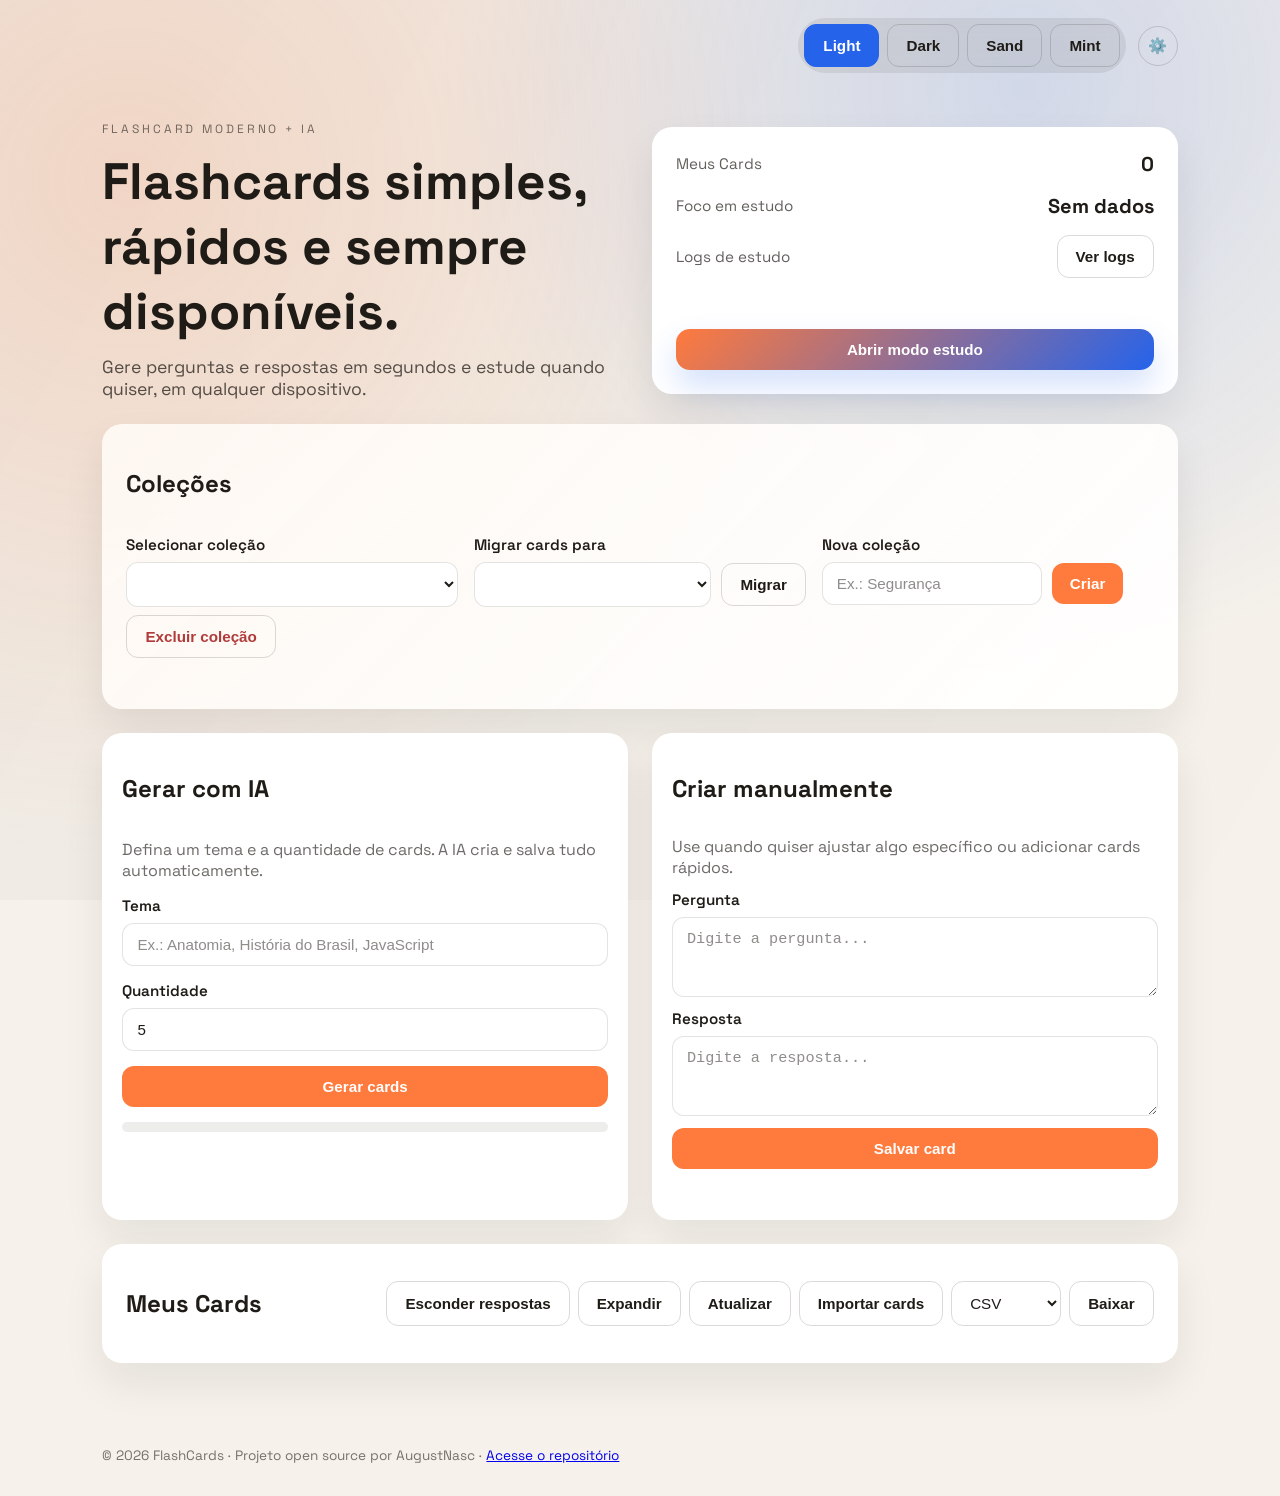
==== commit 844d8a27: "Remove bundled audio files" ====
--- a/templates/index.html
+++ b/templates/index.html
@@ -222,8 +222,7 @@
     </main>
 
     <footer class="site-footer">
-      <span>© 2026 FlashCards</span>
-      <span class="muted">Sons ambiente e study © 2026 FlashCards. Controle em Configurações.</span>
+      <span>© 2026 FlashCards · Projeto open source por AugustNasc · <a href="https://github.com/AugustNasc/FlashCards" target="_blank" rel="noopener">Acesse o repositório</a></span>
     </footer>
 
     <div id="confirm-modal" class="modal hidden" role="dialog" aria-modal="true">
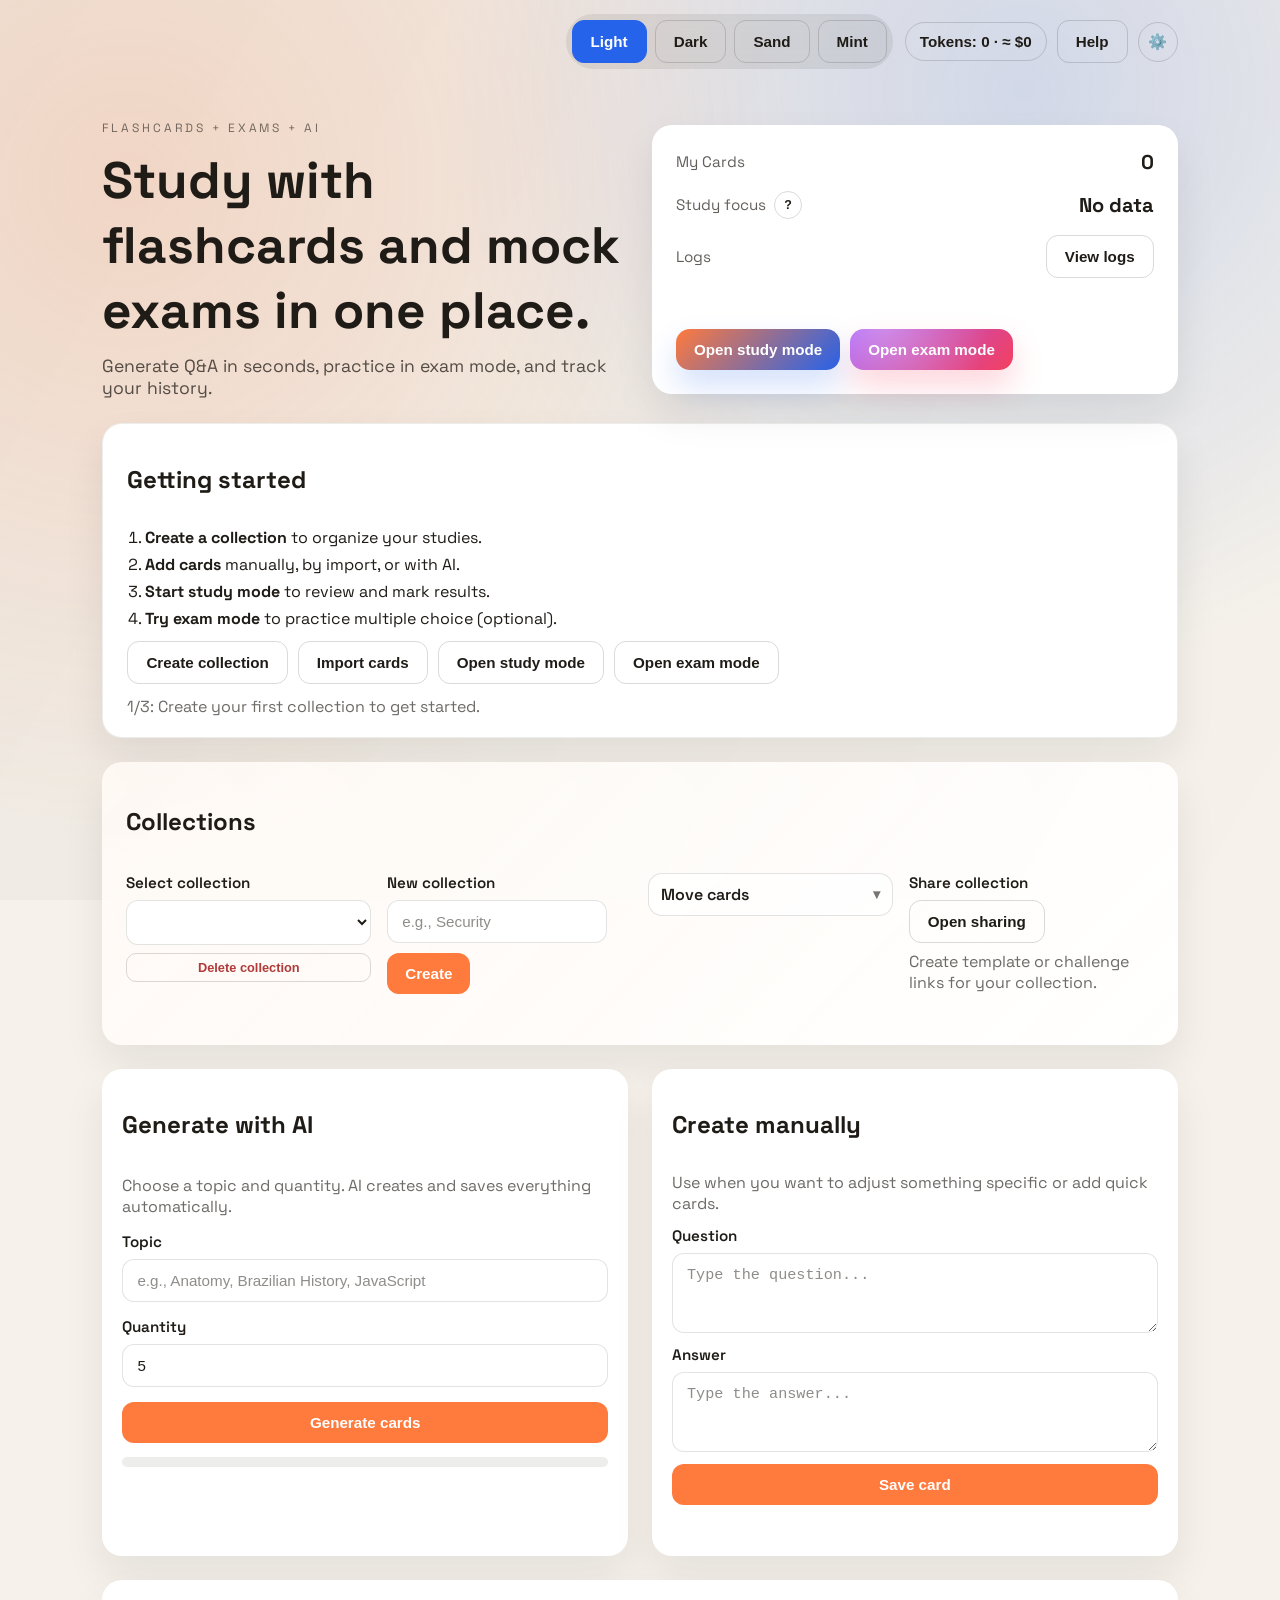
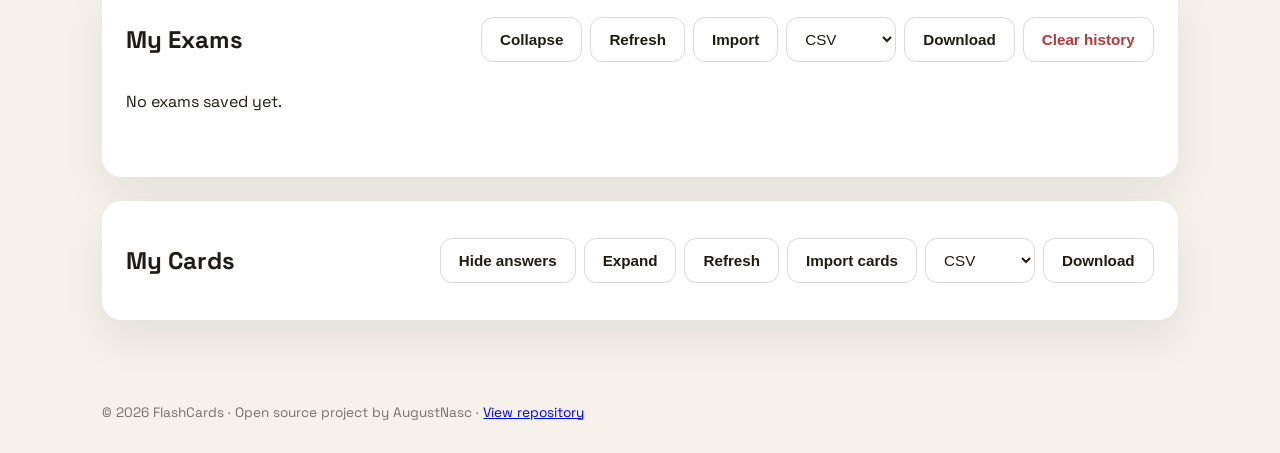
==== commit d88c4533: "feat: improve exam history, review, and import help" ====
--- a/templates/index.html
+++ b/templates/index.html
@@ -15,146 +15,269 @@
         <button class="ghost theme-btn" data-theme="sand">Sand</button>
         <button class="ghost theme-btn" data-theme="mint">Mint</button>
       </div>
-      <button class="ghost icon-btn" id="open-settings" aria-label="Configurações">⚙️</button>
+      <div class="topbar-actions">
+        <div class="help-anchor">
+          <button class="ghost token-pill" id="usage-pill" type="button" aria-expanded="false" aria-controls="usage-panel">
+            Tokens: 0 · ≈ $0.00
+          </button>
+          <div id="usage-panel" class="help-panel hidden usage-panel" role="note" aria-live="polite">
+            <div id="usage-panel-body"></div>
+          </div>
+        </div>
+        <button class="ghost" id="open-faq" data-i18n="topbar.help">Ajuda</button>
+        <button class="ghost icon-btn" id="open-settings" aria-label="Configurações">⚙️</button>
+      </div>
     </div>
-    <div id="settings" class="settings floating hidden">
+    <div id="faq-panel" class="faq-panel hidden" role="note" aria-live="polite">
+      <h4 data-i18n="faq.title">Ajuda · Como funciona o Flashcard</h4>
+      <p data-i18n="faq.intro">Flashcards são pares de pergunta e resposta. Você revisa repetidamente para fixar o conteúdo.</p>
+      <ul>
+        <li data-i18n="faq.list.create">Crie cards manualmente ou com IA.</li>
+        <li data-i18n="faq.list.import">Importe CSV/JSON e organize por coleções.</li>
+        <li data-i18n="faq.list.study">Estude marcando acertos/erros e dificuldade.</li>
+        <li data-i18n="faq.list.exam">Use o modo prova para treinar com múltipla escolha e revisar explicações.</li>
+        <li data-i18n="faq.list.share">Use desafios e compartilhe coleções com links.</li>
+        <li data-i18n="faq.list.logs">Acompanhe logs e foco das sessões.</li>
+      </ul>
+    </div>
+    <div id="settings" class="settings floating hidden" role="dialog" aria-modal="true" aria-labelledby="settings-title">
       <div class="settings-header">
-        <h3>Configurações</h3>
+        <h3 id="settings-title" data-i18n="settings.title">Configurações</h3>
         <button class="ghost icon-btn" id="close-settings" aria-label="Fechar">✕</button>
       </div>
       <div class="field">
-        <label for="api-key">API Key (OpenAI ou Gemini)</label>
-        <input id="api-key" type="password" placeholder="Cole sua chave aqui" />
-        <p class="muted">A chave fica salva no seu navegador.</p>
+        <label for="api-key" data-i18n="settings.api.label">API Key (OpenAI ou Gemini)</label>
+        <input id="api-key" type="password" placeholder="Cole sua chave aqui" data-i18n-placeholder="settings.api.placeholder" />
+        <p class="muted" data-i18n="settings.api.note">A chave fica salva no seu navegador.</p>
       </div>
       <div class="field">
-        <label class="toggle-line" for="sound-toggle">
-          <input id="sound-toggle" type="checkbox" />
-          Sons do app (geral)
-        </label>
-        <p class="muted">Ative para ouvir feedback sonoro nos botões.</p>
+        <label data-i18n="settings.language.label">Idioma</label>
+        <div class="language-toggle" role="group" aria-label="Selecionar idioma">
+          <button class="ghost small lang-btn" data-lang="pt" aria-pressed="false">🇧🇷 Português</button>
+          <button class="ghost small lang-btn" data-lang="en" aria-pressed="false">🇺🇸 English</button>
+        </div>
+        <p class="muted" data-i18n="settings.language.note">Detectado automaticamente pelo navegador, você pode trocar.</p>
       </div>
       <div class="field">
-        <label class="toggle-line" for="bg-sound-toggle">
-          <input id="bg-sound-toggle" type="checkbox" />
-          Som ambiente
-        </label>
-        <p class="muted">Ative para um fundo sonoro suave durante o uso.</p>
-        <div class="range-line">
-          <span class="muted">Volume</span>
-          <input id="bg-sound-volume" type="range" min="0" max="100" value="35" />
-        </div>
-      </div>
-      <div class="field">
-        <label class="toggle-line" for="study-sound-toggle">
-          <input id="study-sound-toggle" type="checkbox" />
-          Som do modo study
-        </label>
-        <p class="muted">Ative para ouvir o som enquanto estuda.</p>
-        <div class="range-line">
-          <span class="muted">Volume</span>
-          <input id="study-sound-volume" type="range" min="0" max="100" value="40" />
-        </div>
-      </div>
-      <button id="save-settings">Salvar configurações</button>
-      <p id="settings-status" class="status"></p>
+        <button class="settings-toggle" id="sound-settings-toggle" aria-expanded="false" aria-controls="sound-settings-group">
+          <span data-i18n="settings.sound.title">Sons</span>
+          <span class="chevron" aria-hidden="true">▾</span>
+        </button>
+        <div id="sound-settings-group" class="settings-collapsible hidden">
+          <div class="field">
+            <label class="toggle-line" for="sound-toggle">
+              <input id="sound-toggle" type="checkbox" />
+              <span data-i18n="settings.sound.general">Sons do app (geral)</span>
+            </label>
+            <p class="muted" data-i18n="settings.sound.generalNote">Ative para ouvir feedback sonoro nos botões.</p>
+          </div>
+          <div class="field">
+            <label class="toggle-line" for="bg-sound-toggle">
+              <input id="bg-sound-toggle" type="checkbox" />
+              <span data-i18n="settings.sound.ambient">Som ambiente</span>
+            </label>
+            <p class="muted" data-i18n="settings.sound.ambientNote">Ative para um fundo sonoro suave durante o uso.</p>
+            <div class="range-line">
+              <span class="muted" data-i18n="settings.sound.volume">Volume</span>
+              <input id="bg-sound-volume" type="range" min="0" max="100" value="35" />
+            </div>
+          </div>
+          <div class="field">
+            <label class="toggle-line" for="study-sound-toggle">
+              <input id="study-sound-toggle" type="checkbox" />
+              <span data-i18n="settings.sound.study">Som do modo estudo</span>
+            </label>
+            <p class="muted" data-i18n="settings.sound.studyNote">Ative para ouvir o som enquanto estuda.</p>
+            <div class="range-line">
+              <span class="muted" data-i18n="settings.sound.volume">Volume</span>
+              <input id="study-sound-volume" type="range" min="0" max="100" value="40" />
+            </div>
+          </div>
+        </div>
+      </div>
+      <button id="save-settings" data-i18n="settings.save">Salvar configurações</button>
+      <p id="settings-status" class="status" aria-live="polite"></p>
     </div>
     <header class="hero">
       <div>
-        <p class="eyebrow">FLASHCARD MODERNO + IA</p>
-        <h1>Flashcards simples, rápidos e sempre disponíveis.</h1>
-        <p class="subhead">
+        <p class="eyebrow" data-i18n="hero.eyebrow">FLASHCARD MODERNO + IA</p>
+        <h1 data-i18n="hero.title">Flashcards simples, rápidos e sempre disponíveis.</h1>
+        <p class="subhead" data-i18n="hero.subtitle">
           Gere perguntas e respostas em segundos e estude quando quiser, em qualquer dispositivo.
         </p>
       </div>
       <div class="hero-card">
         <div class="stat">
-          <span>Meus Cards</span>
+          <span data-i18n="hero.stats.cards">Meus Cards</span>
           <strong id="card-count">0</strong>
         </div>
         <div class="stat">
-          <span>Foco em estudo</span>
-          <strong id="study-focus">Sem dados</strong>
+          <div class="stat-label">
+            <span data-i18n="hero.stats.focus">Foco em estudo</span>
+            <div class="help-anchor">
+              <button class="ghost icon-btn help-btn tiny" id="focus-help" aria-label="Sobre foco em estudo">?</button>
+              <div id="focus-help-panel" class="help-panel hidden" role="note" aria-live="polite">
+                <strong data-i18n="hero.focusHelp.title">Como funciona</strong>
+                <p data-i18n="hero.focusHelp.text">Indicador baseado nas sessões completas dos últimos 7 dias. Quanto maior a proporção de cards respondidos, maior o foco.</p>
+                <button class="ghost small" id="focus-help-toggle" aria-expanded="false" data-i18n="hero.focusHelp.more">Ver mais</button>
+                <div id="focus-help-details" class="focus-breakdown hidden">
+                  <p class="muted" data-i18n="hero.focusHelp.formula">Cada sessão gera uma razão (respondidas ÷ total). O foco é a média dessas razões nos últimos 7 dias.</p>
+                  <div class="focus-breakdown-grid">
+                    <div class="focus-breakdown-item">
+                      <span data-i18n="hero.focusHelp.period">Período</span>
+                      <strong id="focus-breakdown-period">—</strong>
+                    </div>
+                    <div class="focus-breakdown-item">
+                      <span data-i18n="hero.focusHelp.sessions">Sessões</span>
+                      <strong id="focus-breakdown-sessions">0</strong>
+                    </div>
+                    <div class="focus-breakdown-item">
+                      <span data-i18n="hero.focusHelp.score">Pontuação</span>
+                      <strong id="focus-breakdown-score">0%</strong>
+                    </div>
+                  </div>
+                  <p class="muted" data-i18n="hero.focusHelp.includes">Inclui sessões de estudo e provas (quando você finaliza e salva).</p>
+                </div>
+              </div>
+            </div>
+          </div>
+          <strong id="study-focus" data-i18n="hero.focus.none">Sem dados</strong>
         </div>
         <div class="stat meta-goals-row">
-          <span>Logs de estudo</span>
+          <span data-i18n="hero.stats.logs">Logs de estudo</span>
           <div class="help-anchor">
-        <button class="ghost" id="open-goals" data-sound="goal">Ver logs</button>
+        <button class="ghost" id="open-goals" data-sound="goal" data-i18n="hero.logs.button">Ver logs</button>
             <div id="goals-panel" class="help-panel hidden" role="note" aria-live="polite">
-              <strong>Resumo da coleção</strong>
-              <p>Confira as sessões completas, cards resolvidos e tempo total.</p>
+              <strong data-i18n="hero.logs.title">Resumo da coleção</strong>
+              <p data-i18n="hero.logs.text">Confira as sessões completas, cards resolvidos e tempo total.</p>
               <div class="goal-progress">
                 <div class="goal-progress-item">
-                  <span>Sessões completas</span>
+                  <span data-i18n="hero.logs.sessions">Sessões completas</span>
                   <strong id="goal-log-sessions">0</strong>
                 </div>
                 <div class="goal-progress-item">
-                  <span>Cards resolvidos</span>
+                  <span data-i18n="hero.logs.cards">Cards resolvidos</span>
                   <strong id="goal-log-cards">0</strong>
                 </div>
                 <div class="goal-progress-item">
-                  <span>Tempo total</span>
+                  <span data-i18n="hero.logs.time">Tempo total</span>
                   <strong id="goal-log-time">0m</strong>
                 </div>
+                <div class="goal-progress-item">
+                  <span data-i18n="hero.logs.exams">Provas feitas</span>
+                  <strong id="goal-log-exams">0</strong>
+                </div>
+                <div class="goal-progress-item">
+                  <span data-i18n="hero.logs.questions">Questões respondidas</span>
+                  <strong id="goal-log-questions">0</strong>
+                </div>
+                <div class="goal-progress-item">
+                  <span data-i18n="hero.logs.examTime">Tempo em provas</span>
+                  <strong id="goal-log-exam-time">0m</strong>
+                </div>
               </div>
-              <p class="muted">Sessões completas contam apenas quando todos os cards recebem resultado (Acertei ou Errei). Excluir sessões atualiza os números.</p>
+              <p class="muted" data-i18n="hero.logs.note">Sessões completas contam apenas quando todos os cards recebem resultado (Acertei ou Errei). Excluir sessões atualiza os números.</p>
             </div>
           </div>
         </div>
         <p id="goals-status" class="status"></p>
-        <button class="cta-link" id="open-study" data-sound="nav">Abrir modo estudo</button>
+        <div class="inline">
+          <button class="cta-link study" id="open-study" data-sound="nav" data-i18n="hero.cta">Abrir modo estudo</button>
+          <button class="cta-link exam" id="open-exam" data-sound="nav" data-i18n="hero.ctaExam">Abrir modo prova</button>
+        </div>
       </div>
     </header>
+
+    <section id="onboarding" class="onboarding hidden" aria-live="polite">
+      <div class="onboarding-card">
+        <h2 data-i18n="onboarding.title">Primeiros passos</h2>
+        <ol>
+          <li>
+            <strong data-i18n="onboarding.step1.title">Crie uma coleção</strong>
+            <span data-i18n="onboarding.step1.text">para organizar seus estudos.</span>
+          </li>
+          <li>
+            <strong data-i18n="onboarding.step2.title">Adicione cards</strong>
+            <span data-i18n="onboarding.step2.text">manualmente, por importação ou com IA.</span>
+          </li>
+          <li>
+            <strong data-i18n="onboarding.step3.title">Inicie o modo estudo</strong>
+            <span data-i18n="onboarding.step3.text">para revisar e marcar resultados.</span>
+          </li>
+          <li>
+            <strong data-i18n="onboarding.step4.title">Experimente o modo prova</strong>
+            <span data-i18n="onboarding.step4.text">para treinar múltipla escolha (opcional).</span>
+          </li>
+        </ol>
+        <div class="inline">
+          <button class="ghost" id="onboarding-focus-collection" data-i18n="onboarding.action.collection">Criar coleção</button>
+          <button class="ghost" id="onboarding-open-import" data-i18n="onboarding.action.import">Importar cards</button>
+          <button class="ghost" id="onboarding-open-study" data-i18n="onboarding.action.study">Abrir modo estudo</button>
+          <button class="ghost" id="onboarding-open-exam" data-i18n="onboarding.action.exam">Abrir modo prova</button>
+        </div>
+        <p id="onboarding-status" class="muted"></p>
+      </div>
+    </section>
 
     <main class="layout">
       <section class="panel panel-wide collections-panel">
         <div class="panel-header">
-          <h2>Coleções</h2>
+          <h2 data-i18n="collections.title">Coleções</h2>
         </div>
         <div id="collection-warning" class="notice warning hidden" role="status" aria-live="polite">
-          <span>Para começar, crie uma coleção e selecione-a antes de criar ou importar cards.</span>
-          <button class="ghost small" id="focus-collection">Criar coleção</button>
+          <span data-i18n="collections.warning">Selecione uma coleção (não “Visualizar todas”) para criar, importar ou gerar cards.</span>
+          <button class="ghost small" id="focus-collection" data-i18n="collections.warningAction">Criar coleção</button>
         </div>
         <div class="collections">
           <div class="field">
-            <label for="collection-select">Selecionar coleção</label>
+            <label for="collection-select" data-i18n="collections.select">Selecionar coleção</label>
             <select id="collection-select"></select>
+            <button class="ghost danger small" id="delete-collection" data-i18n="collections.delete">Excluir coleção</button>
+            <p id="collection-completions" class="status"></p>
+          </div>
+          <div class="field">
+            <label for="collection-name" data-i18n="collections.new.label">Nova coleção</label>
             <div class="inline">
-              <button class="ghost danger" id="delete-collection">Excluir coleção</button>
-            </div>
-            <p id="collection-completions" class="status"></p>
-          </div>
-          <div class="field">
-            <label for="migrate-select">Migrar cards para</label>
+              <input id="collection-name" type="text" placeholder="Ex.: Segurança" data-i18n-placeholder="collections.new.placeholder" />
+              <button id="create-collection" data-i18n="collections.new.create">Criar</button>
+            </div>
+            <p id="collection-status" class="status"></p>
+          </div>
+          <div class="field">
+            <details class="disclosure">
+              <summary data-i18n="collections.migrate.summary">Migrar cards</summary>
+              <div class="disclosure-body">
+                <label for="migrate-select" data-i18n="collections.migrate.label">Migrar cards para</label>
+                <div class="inline">
+                  <select id="migrate-select"></select>
+                  <button class="ghost" id="migrate-cards" data-i18n="collections.migrate.button">Migrar</button>
+                </div>
+                <p id="migrate-status" class="status"></p>
+              </div>
+            </details>
+          </div>
+          <div class="field">
+            <label data-i18n="collections.share.label">Compartilhar coleção</label>
             <div class="inline">
-              <select id="migrate-select"></select>
-              <button class="ghost" id="migrate-cards">Migrar</button>
-            </div>
-            <p id="migrate-status" class="status"></p>
-          </div>
-          <div class="field">
-            <label for="collection-name">Nova coleção</label>
-            <div class="inline">
-              <input id="collection-name" type="text" placeholder="Ex.: Segurança" />
-              <button id="create-collection">Criar</button>
-            </div>
-            <p id="collection-status" class="status"></p>
+              <button class="ghost" id="open-share-modal" data-i18n="collections.share.button">Abrir compartilhamento</button>
+            </div>
+            <p class="muted" data-i18n="collections.share.note">Crie links de template ou desafio para sua coleção.</p>
           </div>
         </div>
       </section>
 
       <section class="panel compact">
-        <h2>Gerar com IA</h2>
-        <p class="muted">Defina um tema e a quantidade de cards. A IA cria e salva tudo automaticamente.</p>
-        <div class="field">
-          <label for="topic">Tema</label>
-          <input id="topic" type="text" placeholder="Ex.: Anatomia, História do Brasil, JavaScript" />
-        </div>
-        <div class="field">
-          <label for="count">Quantidade</label>
+        <h2 data-i18n="generate.title">Gerar com IA</h2>
+        <p class="muted" data-i18n="generate.subtitle">Defina um tema e a quantidade de cards. A IA cria e salva tudo automaticamente.</p>
+        <div class="field">
+          <label for="topic" data-i18n="generate.topic.label">Tema</label>
+          <input id="topic" type="text" placeholder="Ex.: Anatomia, História do Brasil, JavaScript" data-i18n-placeholder="generate.topic.placeholder" />
+        </div>
+        <div class="field">
+          <label for="count" data-i18n="generate.count.label">Quantidade</label>
           <input id="count" type="number" min="1" max="60" value="5" />
         </div>
-        <button id="generate" data-sound="generate">Gerar cards</button>
+        <button id="generate" data-sound="generate" data-i18n="generate.button">Gerar cards</button>
         <div class="progress">
           <div id="progress-bar" class="progress-bar"></div>
         </div>
@@ -163,81 +286,233 @@
       </section>
 
       <section class="panel compact">
-        <h2>Criar manualmente</h2>
-        <p class="muted">Use quando quiser ajustar algo específico ou adicionar cards rápidos.</p>
-        <div class="field">
-          <label for="question">Pergunta</label>
-          <textarea id="question" rows="3" placeholder="Digite a pergunta..."></textarea>
-        </div>
-        <div class="field">
-          <label for="answer">Resposta</label>
-          <textarea id="answer" rows="3" placeholder="Digite a resposta..."></textarea>
-        </div>
-        <button id="save">Salvar card</button>
+        <h2 data-i18n="manual.title">Criar manualmente</h2>
+        <p class="muted" data-i18n="manual.subtitle">Use quando quiser ajustar algo específico ou adicionar cards rápidos.</p>
+        <div class="field">
+          <label for="question" data-i18n="manual.question.label">Pergunta</label>
+          <textarea id="question" rows="3" placeholder="Digite a pergunta..." data-i18n-placeholder="manual.question.placeholder"></textarea>
+        </div>
+        <div class="field">
+          <label for="answer" data-i18n="manual.answer.label">Resposta</label>
+          <textarea id="answer" rows="3" placeholder="Digite a resposta..." data-i18n-placeholder="manual.answer.placeholder"></textarea>
+        </div>
+        <button id="save" data-i18n="manual.save">Salvar card</button>
         <p id="save-status" class="status"></p>
       </section>
 
       <section class="panel panel-wide">
         <div class="panel-header">
-          <h2>Meus Cards</h2>
+          <h2 data-i18n="exams.title">Minhas Provas</h2>
           <div class="panel-actions">
-            <button class="ghost" id="toggle-cards">Esconder respostas</button>
-            <button class="ghost" id="collapse-cards">Expandir</button>
-            <button class="ghost" id="refresh">Atualizar</button>
-            <button class="ghost" id="open-import">Importar cards</button>
+            <button class="ghost" id="collapse-exams" data-i18n="exams.expand">Expandir</button>
+            <button class="ghost" id="refresh-exams" data-i18n="exams.refresh">Atualizar</button>
+            <button class="ghost" id="open-exams-import" data-i18n="exams.import">Importar</button>
+            <select id="exams-download-format" class="ghost">
+              <option value="csv">CSV</option>
+              <option value="xlsx">XLSX</option>
+            </select>
+            <button class="ghost" id="download-exams" data-i18n="exams.download">Baixar</button>
+            <button class="ghost danger" id="clear-exams" data-i18n="exams.clear">Limpar histórico</button>
+          </div>
+          <div id="exams-import-panel" class="help-panel hidden import-panel help-anchor" role="note" aria-live="polite">
+            <div class="field">
+              <label for="exams-import-file" data-i18n="exams.import.file">Arquivo</label>
+              <div class="inline inline-help">
+                <input id="exams-import-file" type="file" accept=".csv,.xlsx,.json" />
+                <button class="ghost icon-btn help-btn" id="exams-import-help" aria-label="Ajuda para importação de provas">?</button>
+              </div>
+	              <div id="exams-import-help-panel" class="help-panel hidden" role="note" aria-live="polite">
+	                <strong data-i18n="exams.import.help.title">Como importar provas</strong>
+	                <p data-i18n="exams.import.help.intro">CSV/XLSX: use o formato gerado em <em>Baixar</em> em “Minhas Provas”.</p>
+	                <p data-i18n="exams.import.help.required">Obrigatório por questão: <em>question</em>, <em>option_1</em>…<em>option_4</em>, <em>correct</em>.</p>
+	                <p data-i18n="exams.import.help.correct">Em <em>correct</em>, use A/B/C/D (ou 0–3 / 1–4). Para duas corretas: <em>A,C</em>.</p>
+	                <p data-i18n="exams.import.help.examId">Use <em>exam_id</em> para separar múltiplas provas no mesmo arquivo.</p>
+	                <p data-i18n="exams.import.help.example">Exemplo (CSV):</p>
+	                <div class="copy-block">
+	                  <div class="copy-row">
+	                    <button class="ghost small copy-snippet" type="button" data-copy-target="exams-import-example-csv" data-i18n="common.copy">Copiar</button>
+	                  </div>
+	                  <pre><code id="exams-import-example-csv">question,option_1,option_2,option_3,option_4,correct,explanation
+	O que é TCP?,Protocolo de transporte,Protocolo de roteamento,Memória RAM,Formato de arquivo,A,TCP é um protocolo de transporte.
+	Qual porta padrão do HTTP?,21,80,443,25,B,HTTP usa a porta 80 por padrão.</code></pre>
+	                </div>
+	                <p data-i18n="exams.import.help.aiTitle">Modelo para IA (copie e cole):</p>
+	                <div class="copy-block">
+	                  <div class="copy-row">
+	                    <button class="ghost small copy-snippet" type="button" data-copy-target="exams-import-prompt" data-i18n="common.copy">Copiar</button>
+	                  </div>
+	                  <pre><code id="exams-import-prompt">Gere uma prova de múltipla escolha em CSV com cabeçalho:
+question,option_1,option_2,option_3,option_4,correct,explanation
+
+Regras:
+- 4 alternativas por questão (option_1..option_4), sem campos vazios
+- correct deve ser A/B/C/D (ou A,C para 2 corretas)
+- explanation curta (1–2 frases) justificando o gabarito
+- Não inclua texto fora do CSV</code></pre>
+	                </div>
+	              </div>
+              <p class="muted" data-i18n="exams.import.note">Importe arquivos gerados em “Baixar” (CSV/XLSX).</p>
+            </div>
+            <button class="ghost" id="import-exams" data-i18n="exams.import.button">Importar</button>
+            <p id="exams-import-status" class="status" aria-live="polite"></p>
+          </div>
+        </div>
+        <div id="exams-wrapper">
+          <div id="exams-list" class="sessions-list"></div>
+        </div>
+        <p id="exams-status" class="status" aria-live="polite"></p>
+      </section>
+
+      <section class="panel panel-wide">
+        <div class="panel-header">
+          <h2 data-i18n="cards.title">Meus Cards</h2>
+          <div class="panel-actions">
+            <button class="ghost" id="toggle-cards" data-i18n="cards.toggleAnswers">Esconder respostas</button>
+            <button class="ghost" id="collapse-cards" data-i18n="cards.expand">Expandir</button>
+            <button class="ghost" id="refresh" data-i18n="cards.refresh">Atualizar</button>
+            <button class="ghost" id="open-import" data-i18n="cards.import">Importar cards</button>
             <select id="download-format" class="ghost">
               <option value="csv">CSV</option>
               <option value="xlsx">XLSX</option>
             </select>
-            <button class="ghost" id="download">Baixar</button>
+            <button class="ghost" id="download" data-i18n="cards.download">Baixar</button>
           </div>
           <div id="import-panel" class="help-panel hidden import-panel help-anchor" role="note" aria-live="polite">
             <div class="field">
-              <label for="import-file">Arquivo</label>
+              <label for="import-file" data-i18n="import.file.label">Arquivo</label>
               <div class="inline inline-help">
                 <input id="import-file" type="file" accept=".csv,.json" />
                 <button class="ghost icon-btn help-btn" id="import-help" aria-label="Ajuda para importação">?</button>
               </div>
-              <div id="import-help-panel" class="help-panel hidden" role="note" aria-live="polite">
-                <strong>Como importar</strong>
-                <p>CSV: precisa ter colunas <em>question</em> e <em>answer</em>. Exemplo:</p>
-                <pre><code>question,answer
-O que é SQL?,Linguagem para bancos relacionais</code></pre>
-                <p>JSON: array de objetos ou objeto com <em>cards</em>:</p>
-                <pre><code>[
-  { "question": "O que é Python?", "answer": "Uma linguagem de programação" }
-]</code></pre>
-                <p>Evite arquivos muito grandes e revise se não há linhas vazias.</p>
+	              <div id="import-help-panel" class="help-panel hidden" role="note" aria-live="polite">
+	                <strong data-i18n="import.help.title">Como importar</strong>
+	                <p data-i18n="import.help.csv">CSV: precisa ter colunas <em>question</em> e <em>answer</em>. Exemplo:</p>
+	                <div class="copy-block">
+	                  <div class="copy-row">
+	                    <button class="ghost small copy-snippet" type="button" data-copy-target="cards-import-example-csv" data-i18n="common.copy">Copiar</button>
+	                  </div>
+	                  <pre><code id="cards-import-example-csv">question,answer
+	O que é SQL?,Linguagem para bancos relacionais</code></pre>
+	                </div>
+	                <p data-i18n="import.help.json">JSON: array de objetos ou objeto com <em>cards</em>:</p>
+	                <div class="copy-block">
+	                  <div class="copy-row">
+	                    <button class="ghost small copy-snippet" type="button" data-copy-target="cards-import-example-json" data-i18n="common.copy">Copiar</button>
+	                  </div>
+	                  <pre><code id="cards-import-example-json">[
+	  { "question": "O que é Python?", "answer": "Uma linguagem de programação" }
+	]</code></pre>
+	                </div>
+	                <p data-i18n="import.help.aiTitle">Modelo para IA (copie e cole):</p>
+	                <div class="copy-block">
+	                  <div class="copy-row">
+	                    <button class="ghost small copy-snippet" type="button" data-copy-target="cards-import-prompt" data-i18n="common.copy">Copiar</button>
+	                  </div>
+	                  <pre><code id="cards-import-prompt">Gere flashcards em CSV com cabeçalho:
+question,answer
+
+Regras:
+- 1 card por linha
+- question e answer obrigatórios (sem campos vazios)
+- Não inclua texto fora do CSV</code></pre>
+	                </div>
+	                <p data-i18n="import.help.map">Após carregar, use o mapeamento para indicar quais colunas são pergunta e resposta.</p>
+	                <p data-i18n="import.help.warn">Evite arquivos muito grandes e revise se não há linhas vazias.</p>
+	              </div>
+            </div>
+            <div id="import-preview" class="import-preview hidden">
+              <div class="field">
+                <label data-i18n="import.map.label">Mapear colunas</label>
+                <div class="inline">
+                  <select id="import-map-question"></select>
+                  <select id="import-map-answer"></select>
+                </div>
+                <p id="import-preview-count" class="muted"></p>
               </div>
-            </div>
-            <button class="ghost" id="import-cards">Importar</button>
+              <div class="preview-table" id="import-preview-table"></div>
+            </div>
+            <button class="ghost" id="import-cards" data-i18n="import.button">Importar</button>
             <p id="import-status" class="status"></p>
           </div>
         </div>
         <div id="cards-wrapper" class="hidden">
           <div id="cards" class="cards"></div>
+          <div id="cards-pagination" class="cards-pagination hidden">
+            <button class="ghost small" id="cards-page-prev">◀</button>
+            <span id="cards-page-info" data-i18n="cards.pageInfo">Página 1/1</span>
+            <button class="ghost small" id="cards-page-next">▶</button>
+          </div>
         </div>
       </section>
 
     </main>
 
     <footer class="site-footer">
-      <span>© 2026 FlashCards · Projeto open source por AugustNasc · <a href="https://github.com/AugustNasc/FlashCards" target="_blank" rel="noopener">Acesse o repositório</a></span>
+      <span>
+        <span data-i18n="footer.prefix">© 2026 FlashCards · Projeto open source por AugustNasc ·</span>
+        <a href="https://github.com/AugustNasc/FlashCards" target="_blank" rel="noopener" data-i18n="footer.link">Acesse o repositório</a>
+      </span>
     </footer>
 
-    <div id="confirm-modal" class="modal hidden" role="dialog" aria-modal="true">
+    <div id="confirm-modal" class="modal hidden" role="dialog" aria-modal="true" aria-labelledby="confirm-title" aria-describedby="confirm-message">
       <div class="modal-card">
         <div class="modal-header">
-          <h3 id="confirm-title">Confirmar ação</h3>
+          <h3 id="confirm-title" data-i18n="confirm.title">Confirmar ação</h3>
         </div>
         <p id="confirm-message" class="muted"></p>
         <div class="modal-actions">
-          <button class="ghost" id="confirm-cancel">Cancelar</button>
-          <button class="accent danger" id="confirm-ok" data-sound="important">Confirmar</button>
+          <button class="ghost" id="confirm-cancel" data-i18n="confirm.cancel">Cancelar</button>
+          <button class="accent danger" id="confirm-ok" data-sound="important" data-i18n="confirm.ok">Confirmar</button>
         </div>
       </div>
     </div>
 
+    <div id="import-backdrop" class="modal-backdrop hidden" aria-hidden="true"></div>
+
+    <div id="share-modal" class="modal hidden" role="dialog" aria-modal="true" aria-labelledby="share-modal-title" aria-describedby="share-modal-note">
+      <div class="modal-card wide">
+        <div class="modal-header">
+          <h3 id="share-modal-title" data-i18n="share.title">Compartilhar coleção</h3>
+          <button class="ghost icon-btn" id="close-share-modal" aria-label="Fechar">✕</button>
+        </div>
+        <div class="field">
+          <label data-i18n="share.protection">Proteção</label>
+          <div class="inline">
+            <input id="share-password" type="password" placeholder="Senha (opcional)" data-i18n-placeholder="share.password.placeholder" />
+            <input id="share-max-uses" type="number" min="1" placeholder="Limite de acessos" data-i18n-placeholder="share.maxUses.placeholder" />
+          </div>
+        </div>
+        <div class="field">
+          <label data-i18n="share.generate">Gerar link</label>
+          <div class="inline">
+            <button class="ghost" id="share-template" data-i18n="share.template">Gerar link de template</button>
+            <button class="ghost" id="share-challenge" data-i18n="share.challenge">Gerar link de desafio</button>
+          </div>
+        </div>
+        <div class="field">
+          <label data-i18n="share.link">Link</label>
+          <div class="inline">
+            <input id="share-link" type="text" readonly placeholder="Link gerado aparece aqui" data-i18n-placeholder="share.link.placeholder" />
+            <button class="ghost" id="copy-share-link" disabled data-i18n="share.copy">Copiar</button>
+            <a class="ghost-link disabled" id="open-share-link" target="_blank" rel="noopener" aria-disabled="true" data-i18n="share.open">Abrir</a>
+            <button class="ghost danger" id="delete-share-link" disabled data-i18n="share.delete">Excluir link</button>
+          </div>
+        </div>
+        <div class="field">
+          <label data-i18n="share.list.label">Links da coleção</label>
+          <div class="share-links-toolbar">
+            <button class="ghost small" id="share-links-refresh" data-i18n="share.list.refresh">Atualizar</button>
+            <button class="ghost danger small" id="share-links-revoke" disabled data-i18n="share.list.clear">Limpar tudo</button>
+          </div>
+          <div id="share-links-list" class="share-links-list"></div>
+          <p id="share-links-status" class="status" aria-live="polite"></p>
+        </div>
+        <p id="share-status" class="status"></p>
+        <p class="muted" id="share-modal-note" data-i18n="share.note">Links de desafio expiram em 20 minutos e são desativados ao finalizar o desafio.</p>
+      </div>
+    </div>
+
+    <script src="/static/usage.js"></script>
     <script src="/static/app.js"></script>
   </body>
 </html>
--- a/static/style.css
+++ b/static/style.css
@@ -5,8 +5,15 @@
   --ink: #1f1b16;
   --accent: #ff7a3d;
   --accent-2: #2563eb;
+  --cta-study-1: var(--accent);
+  --cta-study-2: var(--accent-2);
+  --cta-exam-1: #a855f7;
+  --cta-exam-2: #f43f5e;
+  --cta-study-shadow: 0 16px 32px rgba(37, 99, 235, 0.2);
+  --cta-exam-shadow: 0 16px 32px rgba(244, 63, 94, 0.22);
   --panel: #ffffff;
   --shadow: 0 20px 40px rgba(31, 27, 22, 0.08);
+  --topbar-offset: 72px;
 }
 
 body[data-theme="dark"] {
@@ -14,26 +21,32 @@
   --ink: #f8f4ee;
   --accent: #ff8c5a;
   --accent-2: #60a5fa;
+  --cta-study-1: #10b981;
+  --cta-study-2: #06b6d4;
+  --cta-exam-1: #a78bfa;
+  --cta-exam-2: #fb7185;
+  --cta-study-shadow: 0 18px 36px rgba(6, 182, 212, 0.16);
+  --cta-exam-shadow: 0 18px 36px rgba(251, 113, 133, 0.16);
   --panel: #1a1c21;
   --shadow: 0 20px 40px rgba(0, 0, 0, 0.4);
 }
 
 body[data-theme="sand"] {
-  --bg: #efe6dc;
-  --ink: #2b1d14;
-  --accent: #c5552c;
-  --accent-2: #1f5b8f;
-  --panel: #fffaf2;
-  --shadow: 0 18px 36px rgba(31, 27, 22, 0.12);
+  --bg: #f5e6d3;
+  --ink: #3a2416;
+  --accent: #d77a3a;
+  --accent-2: #8f5b2e;
+  --panel: #fff2e0;
+  --shadow: 0 18px 36px rgba(58, 36, 22, 0.14);
 }
 
 body[data-theme="mint"] {
-  --bg: #e8f4ef;
-  --ink: #1d2b25;
-  --accent: #1f8a70;
-  --accent-2: #ff6b6b;
-  --panel: #ffffff;
-  --shadow: 0 18px 36px rgba(31, 27, 22, 0.1);
+  --bg: #dff5ef;
+  --ink: #12352f;
+  --accent: #2abf9e;
+  --accent-2: #118ab2;
+  --panel: #f4fffb;
+  --shadow: 0 18px 36px rgba(18, 53, 47, 0.12);
 }
 
 * {
@@ -47,6 +60,12 @@
   background: var(--bg);
   min-height: 100vh;
   position: relative;
+  padding-top: calc(var(--topbar-offset) + env(safe-area-inset-top, 0px));
+}
+
+:focus-visible {
+  outline: 2px solid var(--accent-2);
+  outline-offset: 2px;
 }
 
 .bg-layer {
@@ -66,13 +85,27 @@
     linear-gradient(120deg, rgba(10, 10, 10, 0.5), rgba(15, 16, 18, 0.8));
 }
 
+body[data-theme="sand"] .bg-layer {
+  background:
+    radial-gradient(circle at 12% 18%, rgba(215, 122, 58, 0.2), transparent 55%),
+    radial-gradient(circle at 80% 12%, rgba(143, 91, 46, 0.18), transparent 50%),
+    linear-gradient(120deg, rgba(90, 58, 36, 0.08), rgba(255, 255, 255, 0));
+}
+
+body[data-theme="mint"] .bg-layer {
+  background:
+    radial-gradient(circle at 16% 20%, rgba(42, 191, 158, 0.2), transparent 55%),
+    radial-gradient(circle at 82% 10%, rgba(17, 138, 178, 0.18), transparent 50%),
+    linear-gradient(120deg, rgba(10, 46, 40, 0.06), rgba(255, 255, 255, 0));
+}
+
 body.study-locked {
   overflow: hidden;
 }
 
 body.study-locked .study-header {
   position: sticky;
-  top: 0;
+  top: var(--topbar-offset);
   z-index: 9;
 }
 
@@ -81,14 +114,164 @@
 }
 
 .topbar {
-  position: sticky;
+  position: fixed;
   top: 0;
+  left: 0;
+  right: 0;
   z-index: 10;
   display: flex;
   justify-content: flex-end;
   gap: 12px;
-  padding: 18px 8vw 0;
-  align-items: center;
+  padding: calc(14px + env(safe-area-inset-top, 0px)) 8vw 14px;
+  align-items: center;
+}
+
+.topbar-actions {
+  display: inline-flex;
+  gap: 10px;
+  align-items: center;
+}
+
+.token-pill {
+  padding: 10px 14px;
+  border-radius: 999px;
+  font-weight: 700;
+  white-space: nowrap;
+  font-variant-numeric: tabular-nums;
+}
+
+.usage-panel {
+  width: min(520px, 92vw);
+}
+
+.usage-title {
+  display: block;
+  margin-bottom: 6px;
+}
+
+.usage-note {
+  margin: 0 0 10px;
+}
+
+.usage-grid {
+  display: grid;
+  gap: 10px;
+}
+
+.usage-row {
+  display: grid;
+  grid-template-columns: 90px 1fr auto;
+  gap: 10px;
+  align-items: start;
+  padding: 10px 12px;
+  border-radius: 12px;
+  border: 1px solid rgba(31, 27, 22, 0.08);
+  background: rgba(31, 27, 22, 0.04);
+}
+
+body[data-theme="dark"] .usage-row {
+  background: rgba(255, 255, 255, 0.06);
+  border-color: rgba(255, 255, 255, 0.14);
+}
+
+.usage-row .values {
+  display: inline-flex;
+  gap: 8px;
+  flex-wrap: wrap;
+  align-items: baseline;
+}
+
+.usage-row .cost {
+  font-variant-numeric: tabular-nums;
+  font-weight: 700;
+}
+
+.usage-foot {
+  margin-top: 8px;
+}
+
+.usage-config {
+  margin-top: 10px;
+}
+
+.usage-config summary {
+  cursor: pointer;
+  font-weight: 700;
+}
+
+.usage-config-grid {
+  display: grid;
+  grid-template-columns: repeat(auto-fit, minmax(220px, 1fr));
+  gap: 10px;
+  margin-top: 10px;
+}
+
+.usage-config-card {
+  border: 1px solid rgba(31, 27, 22, 0.08);
+  background: rgba(31, 27, 22, 0.03);
+  border-radius: 12px;
+  padding: 10px 12px;
+  display: grid;
+  gap: 8px;
+}
+
+body[data-theme="dark"] .usage-config-card {
+  background: rgba(255, 255, 255, 0.06);
+  border-color: rgba(255, 255, 255, 0.14);
+}
+
+.usage-config-card label {
+  display: grid;
+  gap: 6px;
+  font-size: 0.88rem;
+}
+
+.usage-config-card input {
+  padding: 10px 12px;
+  border-radius: 12px;
+  border: 1px solid rgba(31, 27, 22, 0.16);
+  background: transparent;
+  color: var(--ink);
+}
+
+body[data-theme="dark"] .usage-config-card input {
+  border-color: rgba(255, 255, 255, 0.18);
+}
+
+.usage-actions {
+  display: flex;
+  justify-content: flex-end;
+  margin-top: 10px;
+}
+
+.usage-actions .danger {
+  border-color: rgba(239, 68, 68, 0.35);
+}
+
+.faq-panel {
+  position: fixed;
+  top: calc(var(--topbar-offset) + 8px);
+  right: 8vw;
+  width: min(360px, 92vw);
+  background: var(--panel);
+  border-radius: 16px;
+  padding: 16px;
+  border: 1px solid rgba(31, 27, 22, 0.12);
+  box-shadow: var(--shadow);
+  z-index: 60;
+  font-size: 0.92rem;
+}
+
+.faq-panel h4 {
+  margin: 0 0 8px;
+  font-size: 1rem;
+}
+
+.faq-panel ul {
+  margin: 10px 0 0;
+  padding-left: 18px;
+  display: grid;
+  gap: 6px;
 }
 
 .site-footer {
@@ -191,6 +374,12 @@
   color: rgba(31, 27, 22, 0.7);
 }
 
+.stat-label {
+  display: inline-flex;
+  align-items: center;
+  gap: 8px;
+}
+
 .stat strong {
   font-size: 1.25rem;
   color: var(--ink);
@@ -201,6 +390,33 @@
   gap: 24px;
   padding: 0 8vw 64px;
   grid-template-columns: repeat(auto-fit, minmax(260px, 1fr));
+}
+
+.onboarding {
+  padding: 0 8vw 24px;
+}
+
+.onboarding-card {
+  background: var(--panel);
+  border-radius: 20px;
+  box-shadow: var(--shadow);
+  padding: 20px 24px;
+  border: 1px solid rgba(31, 27, 22, 0.08);
+  display: flex;
+  flex-direction: column;
+  gap: 12px;
+}
+
+.onboarding-card ol {
+  margin: 0;
+  padding-left: 18px;
+  display: grid;
+  gap: 6px;
+}
+
+.onboarding-card .inline {
+  flex-wrap: wrap;
+  gap: 10px;
 }
 
 .panel {
@@ -250,6 +466,49 @@
   grid-template-columns: repeat(auto-fit, minmax(220px, 1fr));
 }
 
+.disclosure {
+  border: 1px solid rgba(31, 27, 22, 0.12);
+  border-radius: 14px;
+  padding: 10px 12px;
+  background: rgba(255, 255, 255, 0.6);
+}
+
+body[data-theme="dark"] .disclosure {
+  border-color: rgba(255, 255, 255, 0.16);
+  background: rgba(21, 23, 28, 0.4);
+}
+
+.disclosure summary {
+  list-style: none;
+  cursor: pointer;
+  font-weight: 600;
+  display: flex;
+  align-items: center;
+  justify-content: space-between;
+  gap: 8px;
+}
+
+.disclosure summary::-webkit-details-marker {
+  display: none;
+}
+
+.disclosure summary::after {
+  content: "▾";
+  font-size: 0.85rem;
+  opacity: 0.6;
+  transition: transform 0.2s ease;
+}
+
+.disclosure[open] summary::after {
+  transform: rotate(180deg);
+}
+
+.disclosure-body {
+  margin-top: 10px;
+  display: grid;
+  gap: 10px;
+}
+
 .tools-grid {
   display: grid;
   gap: 16px;
@@ -316,8 +575,33 @@
   z-index: 50;
 }
 
+.modal-open {
+  overflow: hidden;
+}
+
+#confirm-modal {
+  z-index: 60;
+}
+
 .modal.hidden {
   display: none;
+}
+
+.modal-backdrop {
+  position: fixed;
+  inset: 0;
+  background: rgba(15, 16, 20, 0.5);
+  backdrop-filter: blur(8px);
+  -webkit-backdrop-filter: blur(8px);
+  opacity: 0;
+  pointer-events: none;
+  transition: opacity 0.2s ease;
+  z-index: 40;
+}
+
+.modal-backdrop.visible {
+  opacity: 1;
+  pointer-events: auto;
 }
 
 .modal-card {
@@ -327,6 +611,12 @@
   padding: 20px;
   box-shadow: var(--shadow);
   border: 1px solid rgba(31, 27, 22, 0.12);
+  max-height: 86vh;
+  overflow-y: auto;
+}
+
+.modal-card.wide {
+  width: min(640px, 94vw);
 }
 
 .modal-header {
@@ -350,6 +640,129 @@
   width: 32px;
   height: 32px;
   font-size: 0.9rem;
+}
+
+.share-links-toolbar {
+  display: flex;
+  align-items: center;
+  justify-content: space-between;
+  gap: 10px;
+  flex-wrap: wrap;
+}
+
+.share-links-list {
+  display: flex;
+  flex-direction: column;
+  gap: 10px;
+}
+
+.share-link-item {
+  display: flex;
+  flex-direction: column;
+  gap: 10px;
+  padding: 12px 14px;
+  border-radius: 14px;
+  background: rgba(31, 27, 22, 0.04);
+  border: 1px solid rgba(31, 27, 22, 0.08);
+}
+
+body[data-theme="dark"] .share-link-item {
+  background: rgba(255, 255, 255, 0.06);
+  border-color: rgba(255, 255, 255, 0.12);
+}
+
+.share-link-info {
+  display: flex;
+  flex-direction: column;
+  gap: 6px;
+}
+
+.share-link-title {
+  display: flex;
+  flex-wrap: wrap;
+  align-items: center;
+  gap: 8px;
+  font-weight: 600;
+}
+
+.share-link-name {
+  color: rgba(31, 27, 22, 0.6);
+  font-weight: 500;
+}
+
+.share-link-token {
+  font-size: 0.8rem;
+  padding: 2px 8px;
+  border-radius: 999px;
+  background: rgba(31, 27, 22, 0.08);
+  color: rgba(31, 27, 22, 0.7);
+}
+
+body[data-theme="dark"] .share-link-token {
+  background: rgba(255, 255, 255, 0.12);
+  color: rgba(255, 255, 255, 0.7);
+}
+
+.share-link-meta {
+  font-size: 0.85rem;
+  color: rgba(31, 27, 22, 0.65);
+}
+
+body[data-theme="dark"] .share-link-meta {
+  color: rgba(255, 255, 255, 0.65);
+}
+
+.share-link-actions {
+  display: flex;
+  flex-wrap: wrap;
+  gap: 8px;
+}
+
+.status-chip {
+  display: inline-flex;
+  align-items: center;
+  gap: 6px;
+  padding: 4px 10px;
+  border-radius: 999px;
+  font-size: 0.8rem;
+  font-weight: 600;
+  width: fit-content;
+}
+
+.status-chip.is-active {
+  color: #2b7a43;
+  background: rgba(74, 163, 98, 0.16);
+  border: 1px solid rgba(74, 163, 98, 0.25);
+}
+
+.status-chip.is-expired,
+.status-chip.is-exhausted {
+  color: #b13a3a;
+  background: rgba(212, 80, 77, 0.16);
+  border: 1px solid rgba(212, 80, 77, 0.25);
+}
+
+.status-chip.is-disabled {
+  color: rgba(31, 27, 22, 0.6);
+  background: rgba(31, 27, 22, 0.08);
+  border: 1px solid rgba(31, 27, 22, 0.12);
+}
+
+body[data-theme="dark"] .status-chip.is-disabled {
+  color: rgba(255, 255, 255, 0.7);
+  background: rgba(255, 255, 255, 0.08);
+  border-color: rgba(255, 255, 255, 0.16);
+}
+
+@media (min-width: 720px) {
+  .share-link-item {
+    flex-direction: row;
+    align-items: center;
+    justify-content: space-between;
+  }
+  .share-link-actions {
+    justify-content: flex-end;
+  }
 }
 
 .muted {
@@ -440,6 +853,32 @@
   box-shadow: none;
 }
 
+button.loading {
+  opacity: 0.75;
+  pointer-events: none;
+  position: relative;
+  padding-right: 38px;
+}
+
+button.loading::after {
+  content: "";
+  position: absolute;
+  right: 14px;
+  top: 50%;
+  width: 12px;
+  height: 12px;
+  border-radius: 50%;
+  border: 2px solid rgba(31, 27, 22, 0.5);
+  border-top-color: transparent;
+  transform: translateY(-50%);
+  animation: statusSpin 0.9s linear infinite;
+}
+
+body[data-theme="dark"] button.loading::after {
+  border-color: rgba(255, 255, 255, 0.4);
+  border-top-color: transparent;
+}
+
 select.ghost {
   background: transparent;
   color: var(--ink);
@@ -453,10 +892,42 @@
   justify-content: center;
   padding: 12px 18px;
   border-radius: 14px;
-  background: linear-gradient(135deg, var(--accent), var(--accent-2));
   color: #fff;
   font-weight: 700;
-  box-shadow: 0 16px 32px rgba(37, 99, 235, 0.2);
+  border: none;
+  cursor: pointer;
+  transition: transform 0.15s ease, box-shadow 0.15s ease, filter 0.15s ease;
+}
+
+.cta-link.study {
+  background: linear-gradient(135deg, var(--cta-study-1), var(--cta-study-2));
+  box-shadow: var(--cta-study-shadow);
+}
+
+.cta-link.exam {
+  background: linear-gradient(135deg, var(--cta-exam-1), var(--cta-exam-2));
+  box-shadow: var(--cta-exam-shadow);
+  position: relative;
+  overflow: hidden;
+}
+
+.cta-link.exam::after {
+  content: "";
+  position: absolute;
+  inset: -60% -30%;
+  background: radial-gradient(circle at 30% 30%, rgba(255, 255, 255, 0.35), transparent 55%);
+  transform: rotate(12deg);
+  pointer-events: none;
+}
+
+.cta-link:hover {
+  transform: translateY(-2px);
+  filter: brightness(1.03);
+}
+
+.cta-link:active {
+  transform: translateY(0px);
+  filter: brightness(0.98);
 }
 
 .panel-actions {
@@ -476,9 +947,59 @@
   gap: 12px;
 }
 
+.language-toggle {
+  display: flex;
+  gap: 8px;
+  flex-wrap: wrap;
+}
+
+.lang-btn[aria-pressed="true"] {
+  background: var(--accent-2);
+  color: #fff;
+  border-color: var(--accent-2);
+}
+
+.settings-toggle {
+  width: 100%;
+  display: flex;
+  align-items: center;
+  justify-content: space-between;
+  gap: 8px;
+  padding: 10px 12px;
+  border-radius: 12px;
+  border: 1px solid rgba(31, 27, 22, 0.12);
+  background: transparent;
+  font-weight: 600;
+  color: inherit;
+  cursor: pointer;
+}
+
+.settings-toggle:hover {
+  transform: none;
+  box-shadow: none;
+}
+
+.settings-toggle .chevron {
+  transition: transform 0.2s ease;
+}
+
+.settings-toggle[aria-expanded="false"] .chevron {
+  transform: rotate(-90deg);
+}
+
+.settings-collapsible {
+  display: grid;
+  gap: 12px;
+  margin-top: 12px;
+}
+
+.settings-collapsible.hidden {
+  display: none;
+}
+
 .settings.floating {
   position: fixed;
-  top: 72px;
+  top: calc(var(--topbar-offset) + 8px);
   right: 8vw;
   width: min(360px, 90vw);
   background: var(--panel);
@@ -553,6 +1074,12 @@
   text-decoration: none;
   color: var(--ink);
   font-weight: 600;
+}
+
+.ghost-link.disabled,
+.ghost-link[aria-disabled="true"] {
+  opacity: 0.55;
+  pointer-events: none;
 }
 
 body[data-theme="dark"] .ghost-link,
@@ -617,6 +1144,12 @@
   text-align: left;
   position: relative;
   overflow: hidden;
+  cursor: pointer;
+  touch-action: pan-y;
+}
+
+.study-card[aria-disabled="true"] {
+  cursor: default;
 }
 
 .study-card::before {
@@ -661,7 +1194,7 @@
 }
 
 .hidden {
-  display: none;
+  display: none !important;
 }
 
 .study-controls {
@@ -732,6 +1265,158 @@
   gap: 8px;
 }
 
+.exam-options {
+  display: grid;
+  gap: 10px;
+}
+
+.exam-option {
+  width: 100%;
+  text-align: left;
+  border-radius: 16px;
+  padding: 12px 14px;
+  border: 1px solid rgba(31, 27, 22, 0.18);
+  background: rgba(255, 255, 255, 0.7);
+  backdrop-filter: blur(6px);
+}
+
+.exam-option:hover {
+  transform: translateY(-2px);
+  box-shadow: 0 12px 24px rgba(31, 27, 22, 0.16);
+}
+
+.exam-option.active {
+  background: var(--accent-2);
+  color: #fff;
+  border-color: var(--accent-2);
+}
+
+body[data-theme="dark"] .exam-option {
+  border-color: rgba(255, 255, 255, 0.2);
+  background: rgba(255, 255, 255, 0.08);
+}
+
+body[data-theme="dark"] .exam-option.active {
+  background: var(--accent-2);
+  color: #fff;
+  border-color: var(--accent-2);
+}
+
+.exam-review {
+  display: grid;
+  gap: 12px;
+}
+
+.exam-review-item {
+  border-radius: 18px;
+  padding: 14px;
+  border: 1px solid rgba(31, 27, 22, 0.08);
+  background: rgba(255, 255, 255, 0.65);
+  backdrop-filter: blur(6px);
+}
+
+body[data-theme="dark"] .exam-review-item {
+  border-color: rgba(255, 255, 255, 0.08);
+  background: rgba(255, 255, 255, 0.06);
+}
+
+.exam-review-item.correct {
+  border-color: rgba(46, 204, 113, 0.35);
+}
+
+.exam-review-item.incorrect {
+  border-color: rgba(231, 76, 60, 0.35);
+}
+
+.exam-review-item.unanswered {
+  border-color: rgba(31, 27, 22, 0.18);
+}
+
+.exam-review-head {
+  display: flex;
+  align-items: flex-start;
+  justify-content: space-between;
+  gap: 12px;
+}
+
+.exam-review-badge {
+  font-weight: 700;
+  font-size: 0.8rem;
+  padding: 6px 10px;
+  border-radius: 999px;
+  border: 1px solid rgba(31, 27, 22, 0.16);
+  background: rgba(255, 255, 255, 0.7);
+  white-space: nowrap;
+}
+
+.exam-review-item.correct .exam-review-badge {
+  border-color: rgba(46, 204, 113, 0.35);
+  background: rgba(46, 204, 113, 0.14);
+  color: rgba(24, 96, 54, 0.95);
+}
+
+.exam-review-item.incorrect .exam-review-badge {
+  border-color: rgba(231, 76, 60, 0.35);
+  background: rgba(231, 76, 60, 0.12);
+  color: rgba(142, 33, 25, 0.95);
+}
+
+body[data-theme="dark"] .exam-review-badge {
+  border-color: rgba(255, 255, 255, 0.14);
+  background: rgba(255, 255, 255, 0.08);
+}
+
+body[data-theme="dark"] .exam-review-item.correct .exam-review-badge {
+  color: rgba(156, 255, 196, 0.95);
+}
+
+body[data-theme="dark"] .exam-review-item.incorrect .exam-review-badge {
+  color: rgba(255, 186, 178, 0.95);
+}
+
+.exam-review-line {
+  margin-top: 8px;
+}
+
+.exam-review-options {
+  display: grid;
+  gap: 6px;
+  margin-top: 10px;
+}
+
+.exam-review-option {
+  border-radius: 14px;
+  padding: 10px 12px;
+  border: 1px solid rgba(31, 27, 22, 0.1);
+  background: rgba(31, 27, 22, 0.03);
+  display: flex;
+  align-items: flex-start;
+  justify-content: space-between;
+  gap: 10px;
+}
+
+body[data-theme="dark"] .exam-review-option {
+  border-color: rgba(255, 255, 255, 0.12);
+  background: rgba(255, 255, 255, 0.06);
+}
+
+.exam-review-option.is-correct {
+  border-color: rgba(46, 204, 113, 0.35);
+  background: rgba(46, 204, 113, 0.1);
+}
+
+.exam-review-option.is-selected:not(.is-correct) {
+  border-color: rgba(231, 76, 60, 0.3);
+  background: rgba(231, 76, 60, 0.08);
+}
+
+.exam-review-option .exam-review-option-mark {
+  font-weight: 700;
+  font-size: 0.78rem;
+  white-space: nowrap;
+  opacity: 0.8;
+}
+
 .report {
   grid-column: 1 / -1;
 }
@@ -750,6 +1435,37 @@
   display: flex;
   flex-direction: column;
   gap: 8px;
+}
+
+button.report-card {
+  appearance: none;
+  -webkit-appearance: none;
+  font: inherit;
+  color: inherit;
+  text-align: left;
+  cursor: pointer;
+}
+
+button.report-card:disabled {
+  cursor: default;
+}
+
+.report-filter:hover {
+  border-color: rgba(31, 27, 22, 0.16);
+  background: rgba(255, 248, 241, 0.9);
+}
+
+body[data-theme="dark"] .report-filter:hover {
+  border-color: rgba(255, 255, 255, 0.18);
+}
+
+.report-filter.is-active {
+  border-color: var(--accent-2);
+  box-shadow: 0 0 0 2px rgba(96, 165, 250, 0.18);
+}
+
+body[data-theme="dark"] .report-filter.is-active {
+  box-shadow: 0 0 0 2px rgba(96, 165, 250, 0.26);
 }
 
 body[data-theme="dark"] .report-card {
@@ -823,11 +1539,118 @@
   border-color: rgba(179, 63, 63, 0.6);
   box-shadow: 0 10px 20px rgba(179, 63, 63, 0.2);
 }
-}
 
 body[data-theme="dark"] .session-item {
   background: rgba(255, 255, 255, 0.06);
   border-color: rgba(255, 255, 255, 0.12);
+}
+
+.exam-session-card {
+  flex-direction: column;
+  align-items: stretch;
+  justify-content: space-between;
+  gap: 12px;
+  max-height: none;
+  min-height: 178px;
+  background: linear-gradient(135deg, rgba(255, 252, 249, 0.9), rgba(255, 255, 255, 0.85));
+  position: relative;
+  overflow: hidden;
+}
+
+.exam-session-card::before {
+  content: "";
+  position: absolute;
+  inset: -40% 45% auto auto;
+  width: 150px;
+  height: 150px;
+  background: radial-gradient(circle, rgba(37, 99, 235, 0.18), transparent 70%);
+  opacity: 0.9;
+}
+
+body[data-theme="dark"] .exam-session-card {
+  background: linear-gradient(135deg, rgba(26, 28, 33, 0.96), rgba(20, 22, 26, 0.96));
+}
+
+.exam-session-card .session-top {
+  display: grid;
+  gap: 8px;
+  position: relative;
+  z-index: 1;
+}
+
+.exam-session-card .session-title-row {
+  display: flex;
+  justify-content: space-between;
+  align-items: center;
+  gap: 10px;
+}
+
+.exam-session-card .session-title {
+  font-size: 1rem;
+  line-height: 1.15;
+}
+
+.exam-session-card .session-subtitle {
+  font-size: 0.86rem;
+  line-height: 1.25;
+}
+
+.exam-session-card .session-edit {
+  display: grid;
+  gap: 10px;
+}
+
+.session-edit-actions {
+  display: flex;
+  gap: 8px;
+  justify-content: flex-end;
+  flex-wrap: wrap;
+}
+
+.exam-session-card .session-stats {
+  display: grid;
+  grid-template-columns: repeat(3, minmax(0, 1fr));
+  gap: 8px;
+  position: relative;
+  z-index: 1;
+}
+
+.exam-session-card .session-stat {
+  padding: 10px 10px;
+  border-radius: 14px;
+  border: 1px solid rgba(31, 27, 22, 0.08);
+  background: rgba(31, 27, 22, 0.03);
+  display: flex;
+  flex-direction: column;
+  gap: 2px;
+}
+
+body[data-theme="dark"] .exam-session-card .session-stat {
+  border-color: rgba(255, 255, 255, 0.12);
+  background: rgba(255, 255, 255, 0.06);
+}
+
+.exam-session-card .session-stat strong {
+  font-size: 1.05rem;
+}
+
+.exam-session-card .session-actions {
+  display: flex;
+  gap: 10px;
+  justify-content: flex-end;
+  flex-wrap: wrap;
+  position: relative;
+  z-index: 1;
+}
+
+.exam-session-card button.danger {
+  border-color: rgba(179, 63, 63, 0.5);
+  color: #b13a3a;
+}
+
+body[data-theme="dark"] .exam-session-card button.danger {
+  border-color: rgba(255, 125, 125, 0.5);
+  color: #ff9a9a;
 }
 
 .session-item.is-removing {
@@ -869,6 +1692,79 @@
   margin: 0;
 }
 
+.status.loading {
+  display: inline-flex;
+  align-items: center;
+  gap: 8px;
+}
+
+.status.loading::before {
+  content: "";
+  width: 12px;
+  height: 12px;
+  border-radius: 50%;
+  border: 2px solid rgba(31, 27, 22, 0.4);
+  border-top-color: transparent;
+  animation: statusSpin 0.9s linear infinite;
+}
+
+body[data-theme="dark"] .status.loading::before {
+  border-color: rgba(255, 255, 255, 0.35);
+  border-top-color: transparent;
+}
+
+@keyframes statusSpin {
+  to {
+    transform: rotate(360deg);
+  }
+}
+
+.import-overlay {
+  position: fixed;
+  left: 50%;
+  top: 50%;
+  bottom: auto;
+  transform: translate(-50%, -50%) scale(0.98);
+  background: var(--panel);
+  border-radius: 999px;
+  padding: 10px 16px;
+  border: 1px solid rgba(31, 27, 22, 0.12);
+  box-shadow: var(--shadow);
+  display: flex;
+  align-items: center;
+  gap: 10px;
+  font-size: 0.92rem;
+  color: var(--ink);
+  opacity: 0;
+  pointer-events: none;
+  transition: opacity 0.2s ease, transform 0.2s ease;
+  z-index: 999;
+  max-width: min(360px, 92vw);
+}
+
+.import-overlay.visible {
+  opacity: 1;
+  transform: translate(-50%, -50%) scale(1);
+}
+
+.import-overlay .spinner {
+  width: 14px;
+  height: 14px;
+  border-radius: 50%;
+  border: 2px solid rgba(31, 27, 22, 0.4);
+  border-top-color: transparent;
+  animation: statusSpin 0.9s linear infinite;
+}
+
+body[data-theme="dark"] .import-overlay {
+  border-color: rgba(255, 255, 255, 0.14);
+}
+
+body[data-theme="dark"] .import-overlay .spinner {
+  border-color: rgba(255, 255, 255, 0.35);
+  border-top-color: transparent;
+}
+
 .notice {
   padding: 12px 14px;
   border-radius: 12px;
@@ -921,6 +1817,15 @@
   align-items: center;
 }
 
+.import-panel .inline-help {
+  flex-wrap: nowrap;
+}
+
+.import-panel .inline-help input[type="file"] {
+  flex: 1;
+  min-width: 0;
+}
+
 .goal-controls {
   display: flex;
   gap: 8px;
@@ -977,6 +1882,22 @@
   height: 36px;
   border-radius: 999px;
   font-weight: 700;
+}
+
+.help-btn.tiny {
+  width: 22px;
+  height: 22px;
+  font-size: 0.75rem;
+  padding: 0;
+  line-height: 1;
+}
+
+.icon-btn.tiny {
+  width: 28px;
+  height: 28px;
+  font-size: 0.78rem;
+  padding: 0;
+  line-height: 1;
 }
 
 .help-panel {
@@ -992,12 +1913,61 @@
   box-shadow: var(--shadow);
   font-size: 0.92rem;
   margin-top: 10px;
+  max-height: min(72vh, calc(100vh - 120px));
+  overflow: auto;
+  overscroll-behavior: contain;
+  -webkit-overflow-scrolling: touch;
 }
 
 .import-panel {
-  top: 52px;
-  right: 0;
-  width: min(420px, 92vw);
+  position: fixed;
+  top: 50%;
+  left: 50%;
+  right: auto;
+  transform: translate(-50%, -50%);
+  width: min(680px, 94vw);
+  z-index: 60;
+}
+
+@media (max-width: 720px) {
+  .import-panel {
+    top: 50%;
+    width: min(720px, 96vw);
+  }
+}
+
+.import-preview {
+  margin-top: 10px;
+  display: grid;
+  gap: 10px;
+}
+
+.preview-table {
+  max-height: 180px;
+  overflow: auto;
+  border: 1px solid rgba(31, 27, 22, 0.08);
+  border-radius: 10px;
+  background: rgba(31, 27, 22, 0.03);
+  padding: 8px;
+  font-size: 0.85rem;
+}
+
+.preview-table table {
+  width: 100%;
+  border-collapse: collapse;
+}
+
+.preview-table th,
+.preview-table td {
+  text-align: left;
+  padding: 6px 8px;
+  border-bottom: 1px solid rgba(31, 27, 22, 0.06);
+}
+
+.preview-table th {
+  position: sticky;
+  top: 0;
+  background: rgba(31, 27, 22, 0.06);
 }
 
 .meta-goals-row {
@@ -1027,14 +1997,146 @@
   margin: 8px 0;
 }
 
+.help-panel p {
+  margin: 10px 0;
+}
+
+.help-panel strong {
+  display: inline-block;
+  margin-bottom: 4px;
+}
+
 .help-panel.hidden {
   display: none;
 }
 
+.help-panel#import-help-panel,
+.help-panel#exams-import-help-panel {
+  position: relative;
+  top: auto;
+  right: auto;
+  width: 100%;
+  margin-top: 12px;
+  box-shadow: none;
+  max-height: min(55vh, 520px);
+}
+
+.help-panel#import-help-panel pre,
+.help-panel#exams-import-help-panel pre {
+  margin: 0;
+}
+
+.copy-block {
+  display: grid;
+  gap: 8px;
+}
+
+.copy-row {
+  display: flex;
+  justify-content: flex-end;
+}
+
+.copy-snippet {
+  border-radius: 999px;
+}
+
+.copy-block pre code {
+  display: block;
+  white-space: pre;
+}
+
+@media (max-width: 720px) {
+  .copy-row {
+    justify-content: stretch;
+  }
+
+  .copy-snippet {
+    width: 100%;
+    padding: 10px 14px;
+  }
+
+  .copy-block pre code {
+    white-space: pre-wrap;
+    word-break: break-word;
+  }
+}
+
+.exam-attempts-panel {
+  position: fixed;
+  top: 50%;
+  left: 50%;
+  right: auto;
+  transform: translate(-50%, -50%);
+  width: min(720px, 92vw);
+  z-index: 80;
+}
+
+.exam-attempts-header {
+  display: flex;
+  align-items: center;
+  justify-content: space-between;
+  gap: 12px;
+}
+
+.exam-attempts-panel .preview-table {
+  max-height: min(55vh, 460px);
+}
+
+.focus-breakdown {
+  margin-top: 10px;
+  display: grid;
+  gap: 10px;
+}
+
+.focus-breakdown-grid {
+  display: grid;
+  grid-template-columns: repeat(3, minmax(0, 1fr));
+  gap: 10px;
+}
+
+.focus-breakdown-item {
+  background: rgba(31, 27, 22, 0.04);
+  border-radius: 12px;
+  padding: 10px 12px;
+  display: flex;
+  flex-direction: column;
+  gap: 4px;
+  border: 1px solid rgba(31, 27, 22, 0.08);
+}
+
+body[data-theme="dark"] .focus-breakdown-item {
+  background: rgba(255, 255, 255, 0.06);
+  border-color: rgba(255, 255, 255, 0.14);
+}
+
+@media (max-width: 520px) {
+  .focus-breakdown-grid {
+    grid-template-columns: 1fr;
+  }
+}
+
 .cards {
   display: grid;
   gap: 16px;
   grid-template-columns: repeat(auto-fit, minmax(220px, 1fr));
+}
+
+#cards-wrapper {
+  display: grid;
+  gap: 16px;
+}
+
+.cards-pagination {
+  display: flex;
+  justify-content: center;
+  align-items: center;
+  gap: 12px;
+  font-size: 0.9rem;
+  color: rgba(31, 27, 22, 0.7);
+}
+
+.cards-pagination.hidden {
+  display: none;
 }
 
 #cards-wrapper.hidden {
@@ -1144,8 +2246,13 @@
 }
 
 @media (max-width: 720px) {
+  :root {
+    --topbar-offset: 0px;
+  }
+
   .topbar {
-    padding: 12px 6vw 0;
+    position: static;
+    padding: calc(10px + env(safe-area-inset-top, 0px)) 6vw 10px;
     justify-content: center;
     flex-wrap: wrap;
   }
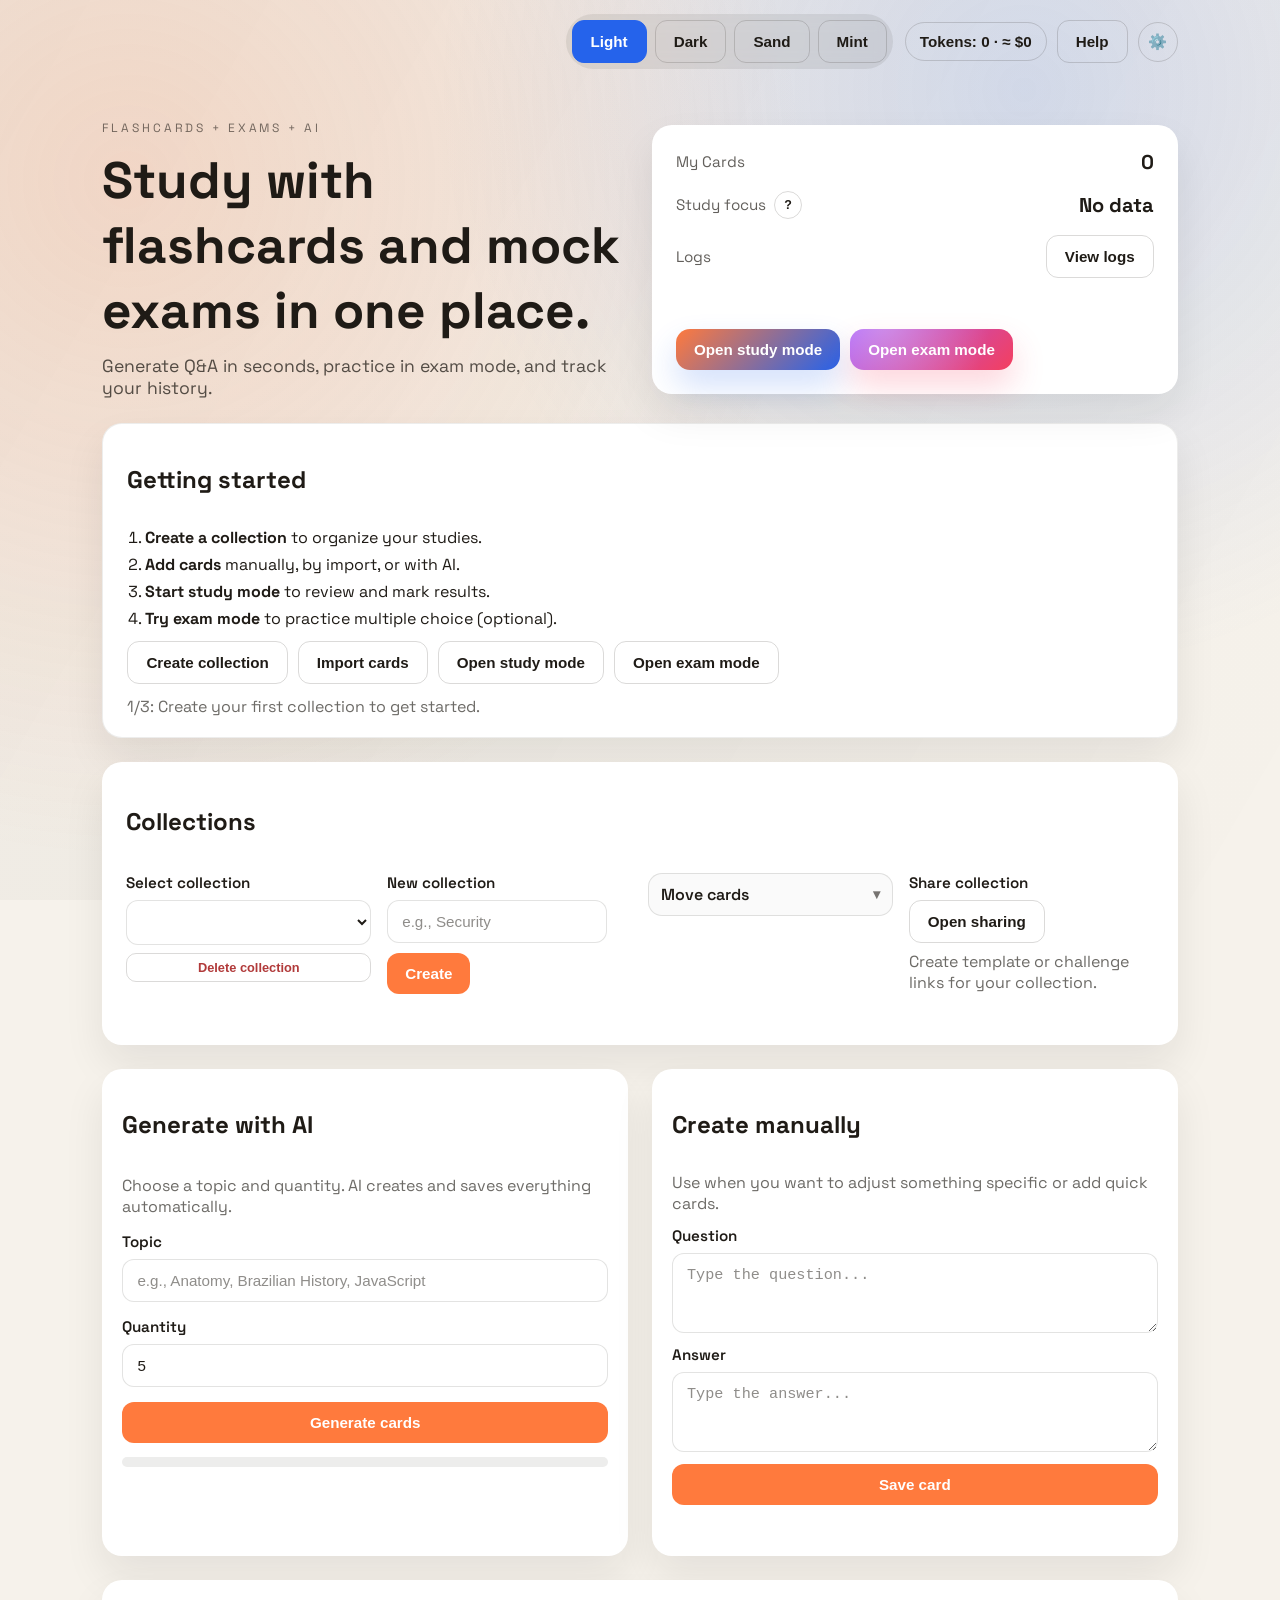
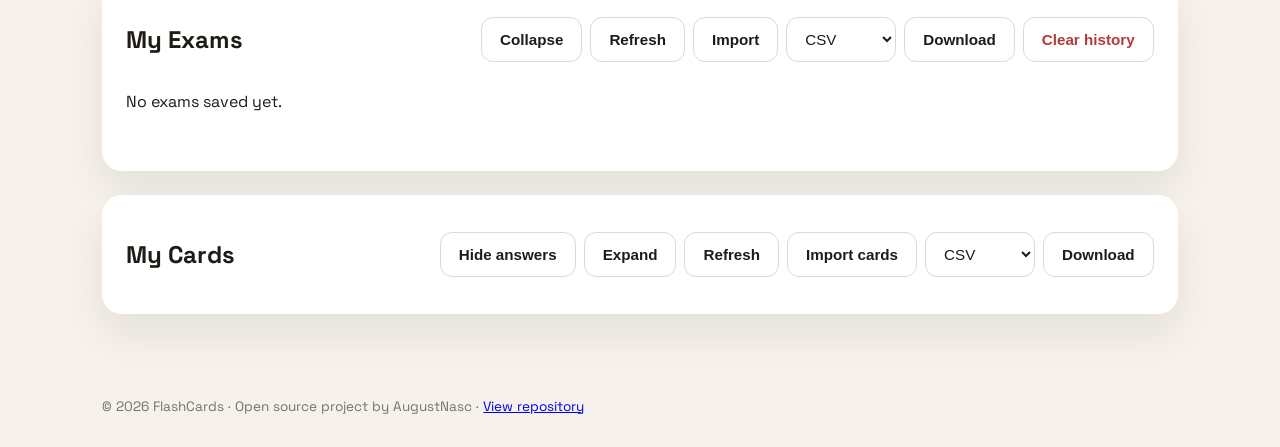
==== commit 8076fa89: "Improve exam modes, generation, and attempts modal" ====
--- a/templates/index.html
+++ b/templates/index.html
@@ -356,12 +356,17 @@
             <button class="ghost" id="import-exams" data-i18n="exams.import.button">Importar</button>
             <p id="exams-import-status" class="status" aria-live="polite"></p>
           </div>
-        </div>
-        <div id="exams-wrapper">
-          <div id="exams-list" class="sessions-list"></div>
-        </div>
-        <p id="exams-status" class="status" aria-live="polite"></p>
-      </section>
+	        </div>
+	        <div id="exams-wrapper">
+	          <div id="exams-list" class="sessions-list"></div>
+	          <div id="exams-pagination" class="cards-pagination hidden">
+	            <button class="ghost small" id="exams-page-prev">◀</button>
+	            <span id="exams-page-info" data-i18n="exams.pageInfo">Página 1/1</span>
+	            <button class="ghost small" id="exams-page-next">▶</button>
+	          </div>
+	        </div>
+	        <p id="exams-status" class="status" aria-live="polite"></p>
+	      </section>
 
       <section class="panel panel-wide">
         <div class="panel-header">
@@ -454,20 +459,30 @@
       </span>
     </footer>
 
-    <div id="confirm-modal" class="modal hidden" role="dialog" aria-modal="true" aria-labelledby="confirm-title" aria-describedby="confirm-message">
-      <div class="modal-card">
-        <div class="modal-header">
-          <h3 id="confirm-title" data-i18n="confirm.title">Confirmar ação</h3>
-        </div>
-        <p id="confirm-message" class="muted"></p>
-        <div class="modal-actions">
-          <button class="ghost" id="confirm-cancel" data-i18n="confirm.cancel">Cancelar</button>
-          <button class="accent danger" id="confirm-ok" data-sound="important" data-i18n="confirm.ok">Confirmar</button>
-        </div>
-      </div>
-    </div>
-
-    <div id="import-backdrop" class="modal-backdrop hidden" aria-hidden="true"></div>
+	    <div id="confirm-modal" class="modal hidden" role="dialog" aria-modal="true" aria-labelledby="confirm-title" aria-describedby="confirm-message">
+	      <div class="modal-card">
+	        <div class="modal-header">
+	          <h3 id="confirm-title" data-i18n="confirm.title">Confirmar ação</h3>
+	        </div>
+	        <p id="confirm-message" class="muted"></p>
+	        <div class="modal-actions">
+	          <button class="ghost" id="confirm-cancel" data-i18n="confirm.cancel">Cancelar</button>
+	          <button class="accent danger" id="confirm-ok" data-sound="important" data-i18n="confirm.ok">Confirmar</button>
+	        </div>
+	      </div>
+	    </div>
+
+	    <div id="attempts-modal" class="modal hidden" role="dialog" aria-modal="true" aria-labelledby="attempts-modal-title">
+	      <div class="modal-card wide attempts-modal-card">
+	        <div class="modal-header">
+	          <h3 id="attempts-modal-title">Tentativas</h3>
+	          <button class="ghost icon-btn" id="close-attempts-modal" aria-label="Fechar">✕</button>
+	        </div>
+	        <div id="attempts-modal-body"></div>
+	      </div>
+	    </div>
+
+	    <div id="import-backdrop" class="modal-backdrop hidden" aria-hidden="true"></div>
 
     <div id="share-modal" class="modal hidden" role="dialog" aria-modal="true" aria-labelledby="share-modal-title" aria-describedby="share-modal-note">
       <div class="modal-card wide">
--- a/static/style.css
+++ b/static/style.css
@@ -5,6 +5,8 @@
   --ink: #1f1b16;
   --accent: #ff7a3d;
   --accent-2: #2563eb;
+  --accent-rgb: 255, 122, 61;
+  --accent-2-rgb: 37, 99, 235;
   --cta-study-1: var(--accent);
   --cta-study-2: var(--accent-2);
   --cta-exam-1: #a855f7;
@@ -21,6 +23,8 @@
   --ink: #f8f4ee;
   --accent: #ff8c5a;
   --accent-2: #60a5fa;
+  --accent-rgb: 255, 140, 90;
+  --accent-2-rgb: 96, 165, 250;
   --cta-study-1: #10b981;
   --cta-study-2: #06b6d4;
   --cta-exam-1: #a78bfa;
@@ -36,6 +40,8 @@
   --ink: #3a2416;
   --accent: #d77a3a;
   --accent-2: #8f5b2e;
+  --accent-rgb: 215, 122, 58;
+  --accent-2-rgb: 143, 91, 46;
   --panel: #fff2e0;
   --shadow: 0 18px 36px rgba(58, 36, 22, 0.14);
 }
@@ -45,6 +51,8 @@
   --ink: #12352f;
   --accent: #2abf9e;
   --accent-2: #118ab2;
+  --accent-rgb: 42, 191, 158;
+  --accent-2-rgb: 17, 138, 178;
   --panel: #f4fffb;
   --shadow: 0 18px 36px rgba(18, 53, 47, 0.12);
 }
@@ -452,11 +460,11 @@
 }
 
 .collections-panel {
-  background: linear-gradient(135deg, rgba(255, 250, 245, 0.9), rgba(255, 255, 255, 0.95));
+  background: var(--panel);
 }
 
 body[data-theme="dark"] .collections-panel {
-  background: linear-gradient(135deg, rgba(30, 32, 38, 0.96), rgba(24, 26, 31, 0.96));
+  background: var(--panel);
   border: 1px solid rgba(255, 255, 255, 0.08);
 }
 
@@ -470,7 +478,7 @@
   border: 1px solid rgba(31, 27, 22, 0.12);
   border-radius: 14px;
   padding: 10px 12px;
-  background: rgba(255, 255, 255, 0.6);
+  background: rgba(0, 0, 0, 0.02);
 }
 
 body[data-theme="dark"] .disclosure {
@@ -534,6 +542,16 @@
   white-space: nowrap;
 }
 
+#migrate-cards {
+  background: var(--accent-2);
+  color: #fff;
+  border: none;
+}
+
+#migrate-cards:hover {
+  box-shadow: 0 12px 24px rgba(var(--accent-2-rgb), 0.25);
+}
+
 .danger {
   border-color: rgba(179, 63, 63, 0.3);
   color: #b13a3a;
@@ -577,6 +595,7 @@
 
 .modal-open {
   overflow: hidden;
+  padding-right: var(--scrollbar-comp, 0px);
 }
 
 #confirm-modal {
@@ -1095,6 +1114,13 @@
   grid-template-columns: repeat(auto-fit, minmax(280px, 1fr));
 }
 
+#exam-ai-fields,
+#exam-saved-fields {
+  display: flex;
+  flex-direction: column;
+  gap: 16px;
+}
+
 .study-panel {
   background: var(--panel);
   padding: 28px;
@@ -1503,6 +1529,24 @@
   -webkit-overflow-scrolling: touch;
 }
 
+#exams-list.sessions-list {
+  display: grid;
+  grid-template-columns: repeat(auto-fit, minmax(220px, 1fr));
+  overflow: visible;
+  padding-bottom: 0;
+  scroll-snap-type: none;
+}
+
+#exams-list .session-item {
+  flex: initial;
+}
+
+@media (min-width: 1280px) {
+  #exams-list.sessions-list {
+    grid-template-columns: repeat(5, minmax(220px, 1fr));
+  }
+}
+
 .session-item {
   flex: 0 0 clamp(220px, calc((100% - 36px) / 4), 320px);
   display: flex;
@@ -1552,23 +1596,54 @@
   gap: 12px;
   max-height: none;
   min-height: 178px;
-  background: linear-gradient(135deg, rgba(255, 252, 249, 0.9), rgba(255, 255, 255, 0.85));
+  background: var(--panel);
+  box-shadow: 0 10px 22px rgba(31, 27, 22, 0.06);
+  transition: transform 0.15s ease, box-shadow 0.2s ease, border-color 0.2s ease;
   position: relative;
   overflow: hidden;
+  border-color: rgba(31, 27, 22, 0.1);
 }
 
 .exam-session-card::before {
   content: "";
   position: absolute;
-  inset: -40% 45% auto auto;
-  width: 150px;
-  height: 150px;
-  background: radial-gradient(circle, rgba(37, 99, 235, 0.18), transparent 70%);
-  opacity: 0.9;
+  inset: -60% -20%;
+  background:
+    radial-gradient(circle at 26% 36%, rgba(var(--accent-rgb), 0.18), transparent 55%),
+    radial-gradient(circle at 78% 22%, rgba(var(--accent-2-rgb), 0.14), transparent 55%);
+  transform: rotate(10deg);
+  opacity: 0.95;
+  pointer-events: none;
+}
+
+.exam-session-card::after {
+  content: "";
+  position: absolute;
+  inset: 0 0 auto 0;
+  height: 4px;
+  background: linear-gradient(90deg, var(--accent), var(--accent-2));
+  opacity: 0.85;
+}
+
+.exam-session-card:hover {
+  box-shadow: var(--shadow);
 }
 
 body[data-theme="dark"] .exam-session-card {
-  background: linear-gradient(135deg, rgba(26, 28, 33, 0.96), rgba(20, 22, 26, 0.96));
+  border-color: rgba(255, 255, 255, 0.12);
+  box-shadow: 0 12px 26px rgba(0, 0, 0, 0.35);
+}
+
+body[data-theme="dark"] .exam-session-card::before {
+  opacity: 0.75;
+}
+
+body[data-theme="sand"] .exam-session-card {
+  border-color: rgba(58, 36, 22, 0.16);
+}
+
+body[data-theme="mint"] .exam-session-card {
+  border-color: rgba(18, 53, 47, 0.16);
 }
 
 .exam-session-card .session-top {
@@ -1588,6 +1663,10 @@
 .exam-session-card .session-title {
   font-size: 1rem;
   line-height: 1.15;
+  display: -webkit-box;
+  -webkit-line-clamp: 2;
+  -webkit-box-orient: vertical;
+  overflow: hidden;
 }
 
 .exam-session-card .session-subtitle {
@@ -1623,6 +1702,15 @@
   display: flex;
   flex-direction: column;
   gap: 2px;
+  min-width: 0;
+}
+
+.exam-session-card .session-stat .muted {
+  font-size: clamp(0.68rem, 1.6vw, 0.78rem);
+  line-height: 1.1;
+  white-space: nowrap;
+  overflow: hidden;
+  text-overflow: ellipsis;
 }
 
 body[data-theme="dark"] .exam-session-card .session-stat {
@@ -1632,6 +1720,34 @@
 
 .exam-session-card .session-stat strong {
   font-size: 1.05rem;
+  font-variant-numeric: tabular-nums;
+}
+
+.exam-session-card .session-stat:nth-child(1) {
+  background: rgba(var(--accent-rgb), 0.1);
+  border-color: rgba(var(--accent-rgb), 0.22);
+}
+
+.exam-session-card .session-stat:nth-child(1) strong {
+  color: var(--accent);
+}
+
+.exam-session-card .session-stat:nth-child(2) {
+  background: rgba(239, 68, 68, 0.1);
+  border-color: rgba(239, 68, 68, 0.22);
+}
+
+.exam-session-card .session-stat:nth-child(2) strong {
+  color: rgb(239 68 68 / 0.95);
+}
+
+.exam-session-card .session-stat:nth-child(3) {
+  background: rgba(var(--accent-2-rgb), 0.08);
+  border-color: rgba(var(--accent-2-rgb), 0.2);
+}
+
+.exam-session-card .session-stat:nth-child(3) strong {
+  color: var(--accent-2);
 }
 
 .exam-session-card .session-actions {
@@ -1641,11 +1757,17 @@
   flex-wrap: wrap;
   position: relative;
   z-index: 1;
+  padding-top: 6px;
+  border-top: 1px solid rgba(31, 27, 22, 0.06);
 }
 
 .exam-session-card button.danger {
   border-color: rgba(179, 63, 63, 0.5);
   color: #b13a3a;
+}
+
+body[data-theme="dark"] .exam-session-card .session-actions {
+  border-top-color: rgba(255, 255, 255, 0.08);
 }
 
 body[data-theme="dark"] .exam-session-card button.danger {
@@ -1671,11 +1793,9 @@
 @keyframes sessionEnter {
   from {
     opacity: 0;
-    transform: translateY(8px);
   }
   to {
     opacity: 1;
-    transform: translateY(0);
   }
 }
 
@@ -1980,9 +2100,16 @@
   gap: 6px;
   padding: 4px 10px;
   border-radius: 999px;
-  background: rgba(31, 27, 22, 0.06);
+  background: rgba(var(--accent-2-rgb), 0.12);
+  border: 1px solid rgba(var(--accent-2-rgb), 0.22);
   font-size: 0.75rem;
-  color: rgba(31, 27, 22, 0.7);
+  color: var(--ink);
+  font-weight: 600;
+}
+
+body[data-theme="dark"] .card-collection {
+  background: rgba(var(--accent-2-rgb), 0.18);
+  border-color: rgba(var(--accent-2-rgb), 0.32);
 }
 
 .card-collection::before {
@@ -2061,25 +2188,37 @@
   }
 }
 
-.exam-attempts-panel {
-  position: fixed;
-  top: 50%;
-  left: 50%;
-  right: auto;
-  transform: translate(-50%, -50%);
-  width: min(720px, 92vw);
-  z-index: 80;
-}
-
-.exam-attempts-header {
-  display: flex;
-  align-items: center;
-  justify-content: space-between;
+#attempts-modal {
+  background: rgba(15, 16, 20, 0.62);
+}
+
+.attempts-modal-card {
+  max-height: 92vh;
+  display: flex;
+  flex-direction: column;
   gap: 12px;
-}
-
-.exam-attempts-panel .preview-table {
-  max-height: min(55vh, 460px);
+  overflow: hidden;
+}
+
+#attempts-modal-body {
+  flex: 1;
+  min-height: 0;
+}
+
+.attempts-modal-table {
+  max-height: none;
+  height: 100%;
+}
+
+@media (max-width: 720px) {
+  .attempts-modal-card {
+    width: min(720px, 96vw);
+    max-height: 94vh;
+  }
+
+  .attempts-modal-table {
+    max-height: none;
+  }
 }
 
 .focus-breakdown {
@@ -2121,6 +2260,12 @@
   grid-template-columns: repeat(auto-fit, minmax(220px, 1fr));
 }
 
+@media (min-width: 1280px) {
+  .cards {
+    grid-template-columns: repeat(5, minmax(220px, 1fr));
+  }
+}
+
 #cards-wrapper {
   display: grid;
   gap: 16px;
@@ -2135,6 +2280,10 @@
   color: rgba(31, 27, 22, 0.7);
 }
 
+body[data-theme="dark"] .cards-pagination {
+  color: rgba(248, 244, 238, 0.75);
+}
+
 .cards-pagination.hidden {
   display: none;
 }
@@ -2146,8 +2295,13 @@
 .card {
   border-radius: 16px;
   padding: 16px;
-  background: linear-gradient(135deg, rgba(255, 250, 245, 0.9), rgba(255, 255, 255, 0.95));
-  border: 1px solid rgba(31, 27, 22, 0.08);
+  background:
+    radial-gradient(circle at 18% 20%, rgba(var(--accent-rgb), 0.12), transparent 55%),
+    radial-gradient(circle at 82% 12%, rgba(var(--accent-2-rgb), 0.1), transparent 50%),
+    var(--panel);
+  border: 1px solid rgba(31, 27, 22, 0.1);
+  box-shadow: 0 10px 22px rgba(31, 27, 22, 0.06);
+  transition: transform 0.15s ease, box-shadow 0.2s ease, border-color 0.2s ease;
   display: flex;
   flex-direction: column;
   gap: 12px;
@@ -2158,6 +2312,11 @@
   overflow: hidden;
 }
 
+.card:hover {
+  box-shadow: var(--shadow);
+  transform: translateY(-2px);
+}
+
 .card::before {
   content: "";
   position: absolute;
@@ -2179,8 +2338,26 @@
 }
 
 body[data-theme="dark"] .card {
-  background: linear-gradient(135deg, rgba(30, 32, 38, 0.96), rgba(26, 28, 33, 0.9));
-  border-color: rgba(255, 255, 255, 0.08);
+  border-color: rgba(255, 255, 255, 0.12);
+  box-shadow: 0 12px 26px rgba(0, 0, 0, 0.35);
+}
+
+body[data-theme="sand"] .card {
+  border-color: rgba(58, 36, 22, 0.14);
+}
+
+body[data-theme="mint"] .card {
+  border-color: rgba(18, 53, 47, 0.14);
+}
+
+body[data-theme="sand"] .card p,
+body[data-theme="sand"] .card .meta {
+  color: rgba(58, 36, 22, 0.7);
+}
+
+body[data-theme="mint"] .card p,
+body[data-theme="mint"] .card .meta {
+  color: rgba(18, 53, 47, 0.7);
 }
 
 body[data-theme="dark"] .card p,
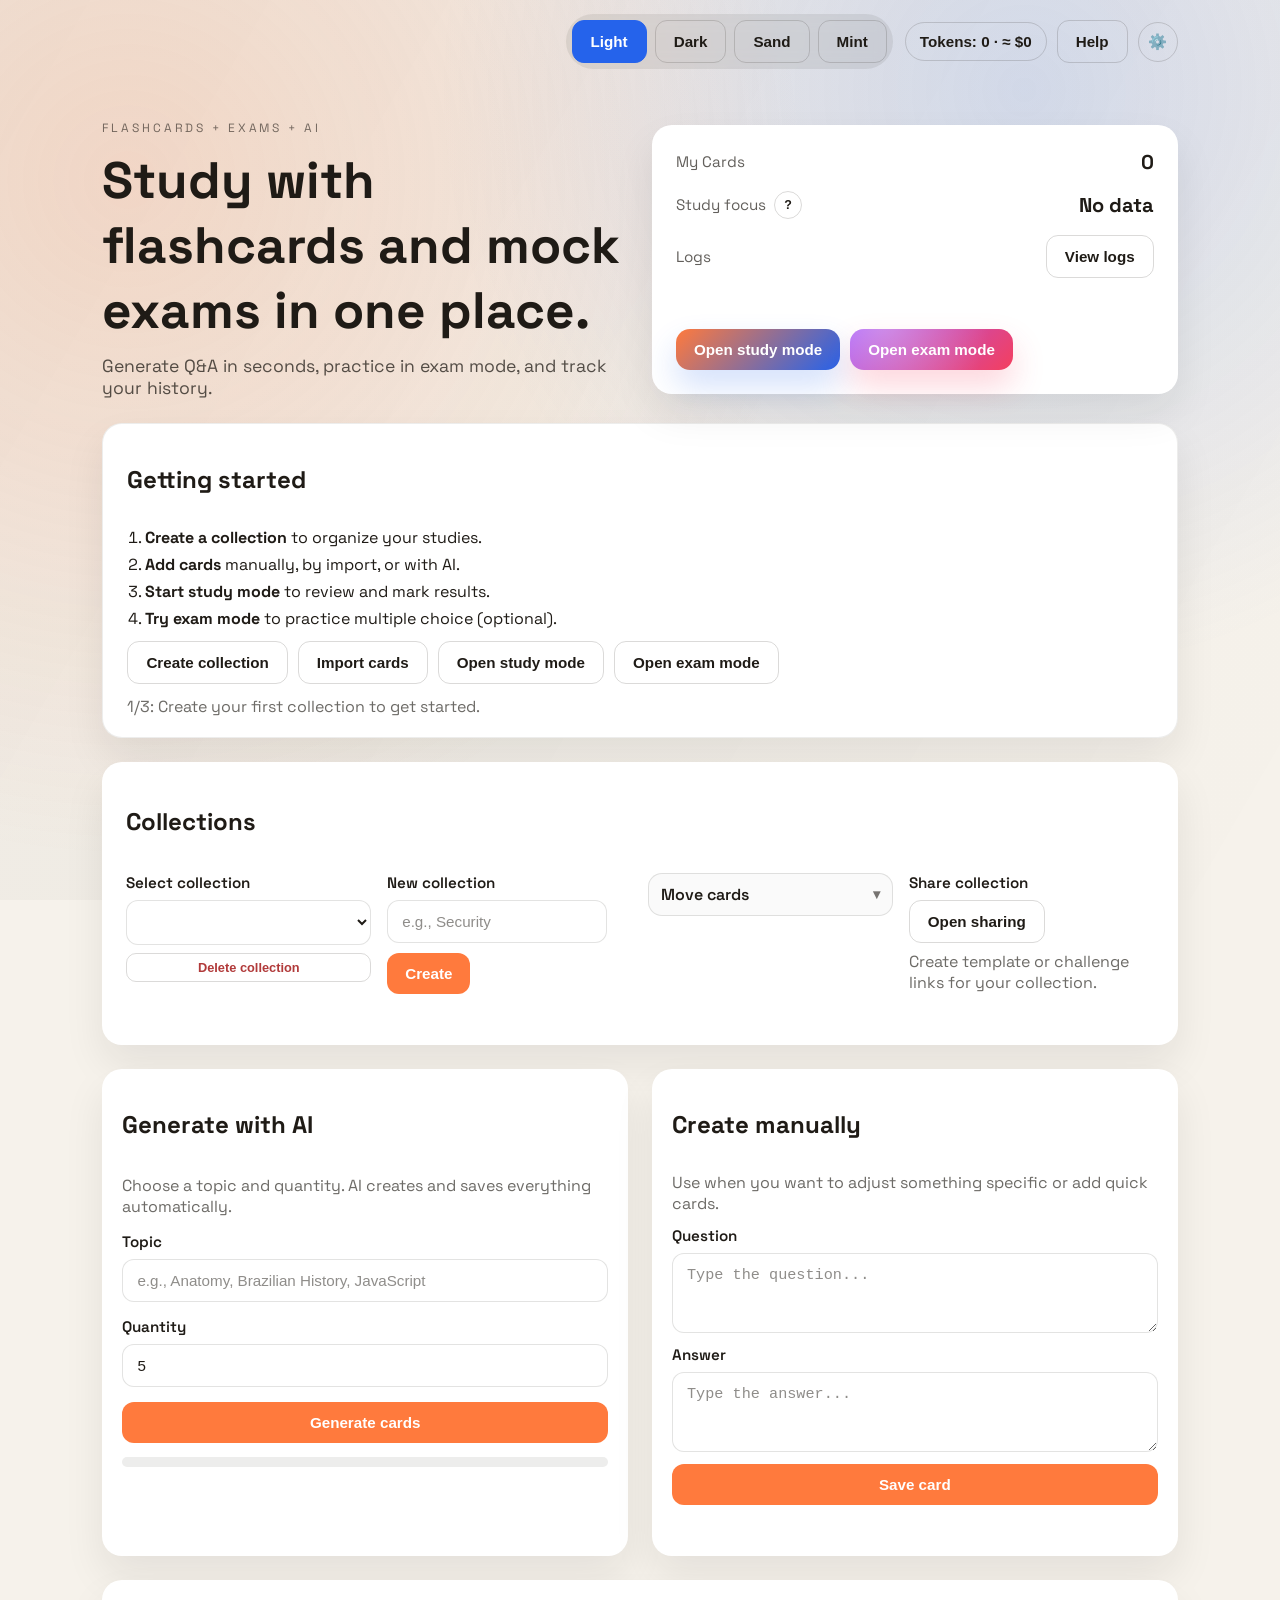
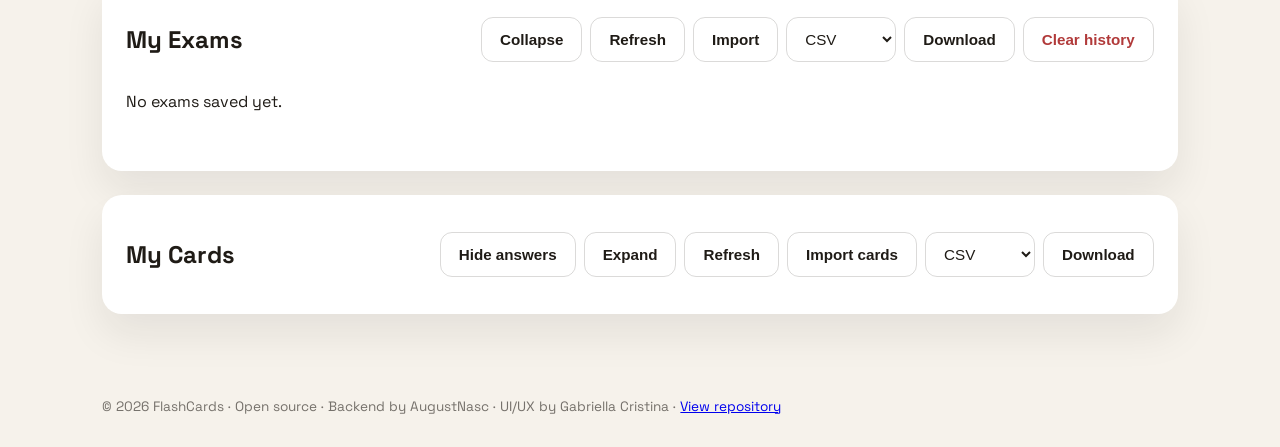
==== commit 8a3f80fd: "docs: organiza README e ajusta creditos - README mais natural e objetivo  - creditos no footer (Back" ====
--- a/templates/index.html
+++ b/templates/index.html
@@ -454,7 +454,7 @@
 
     <footer class="site-footer">
       <span>
-        <span data-i18n="footer.prefix">© 2026 FlashCards · Projeto open source por AugustNasc ·</span>
+        <span data-i18n="footer.prefix">© 2026 FlashCards · Projeto open source · Backend por AugustNasc · UI/UX por Gabriella Cristina ·</span>
         <a href="https://github.com/AugustNasc/FlashCards" target="_blank" rel="noopener" data-i18n="footer.link">Acesse o repositório</a>
       </span>
     </footer>
